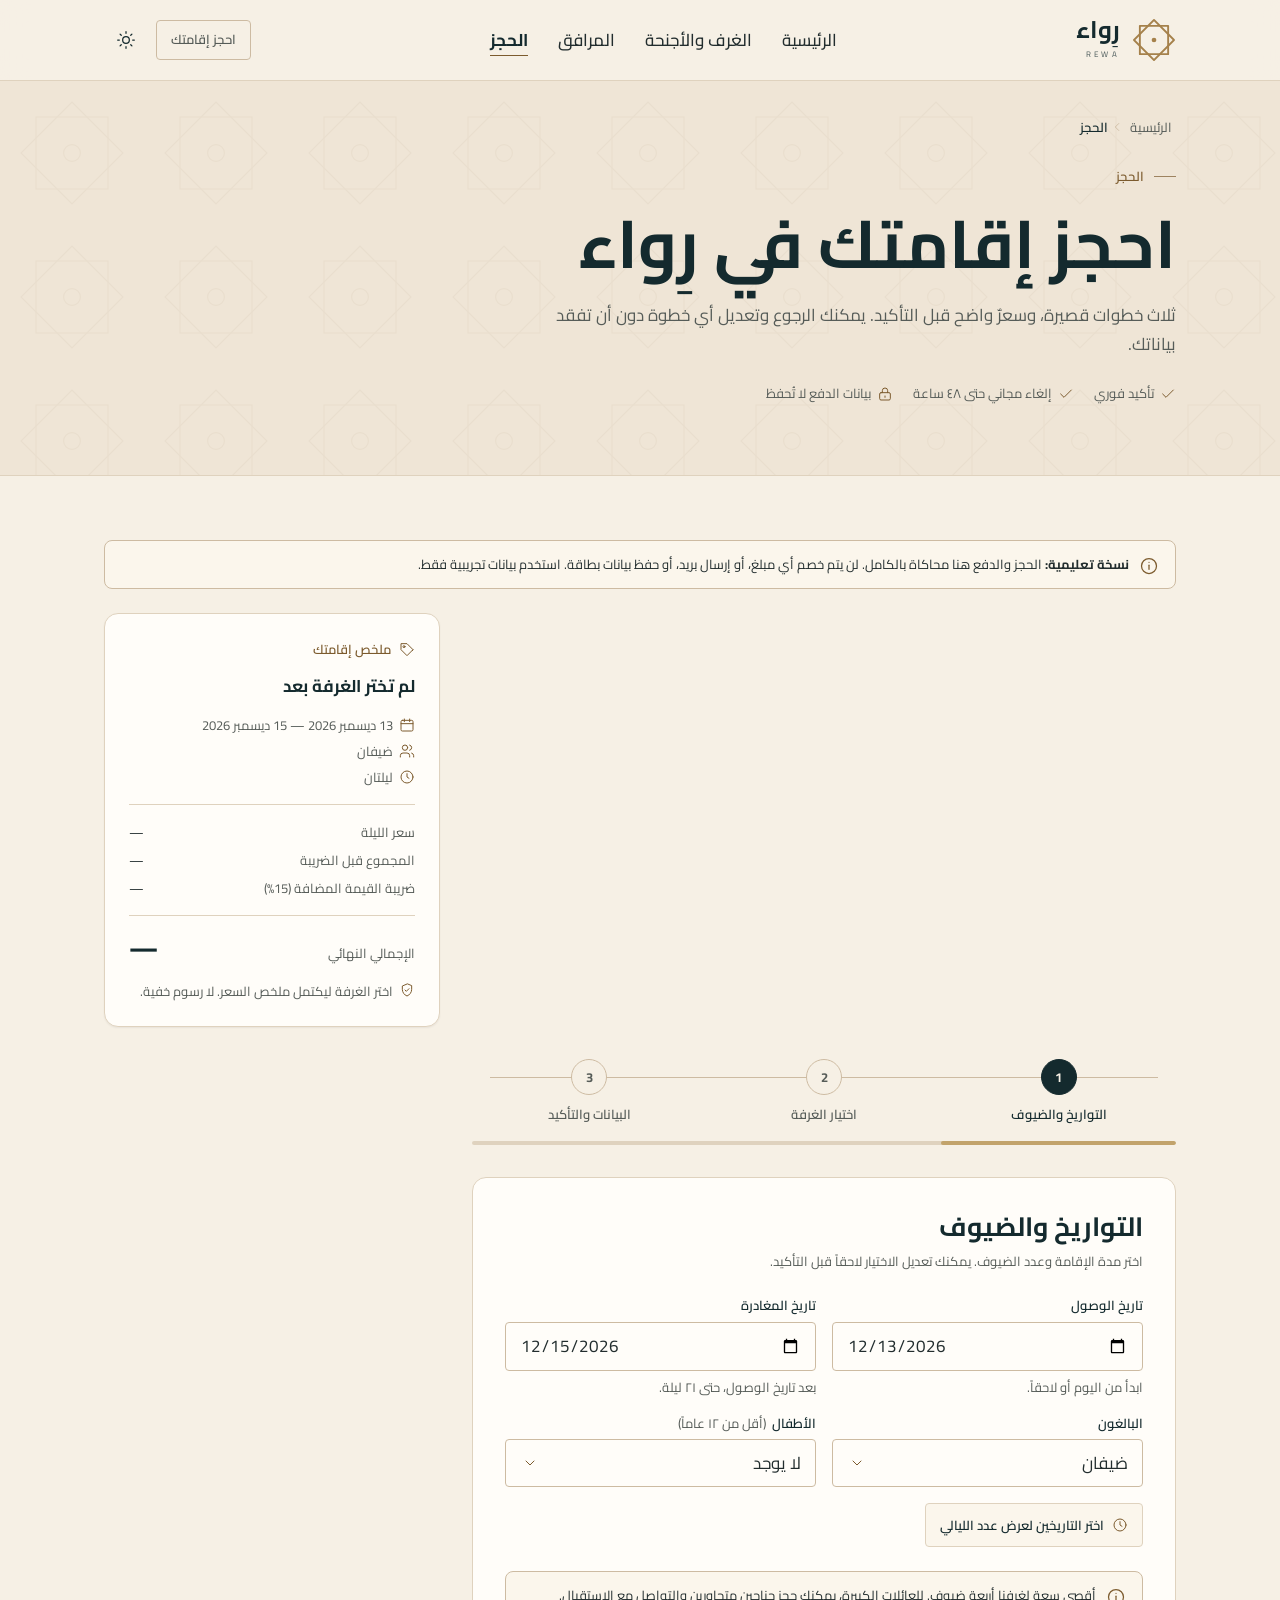
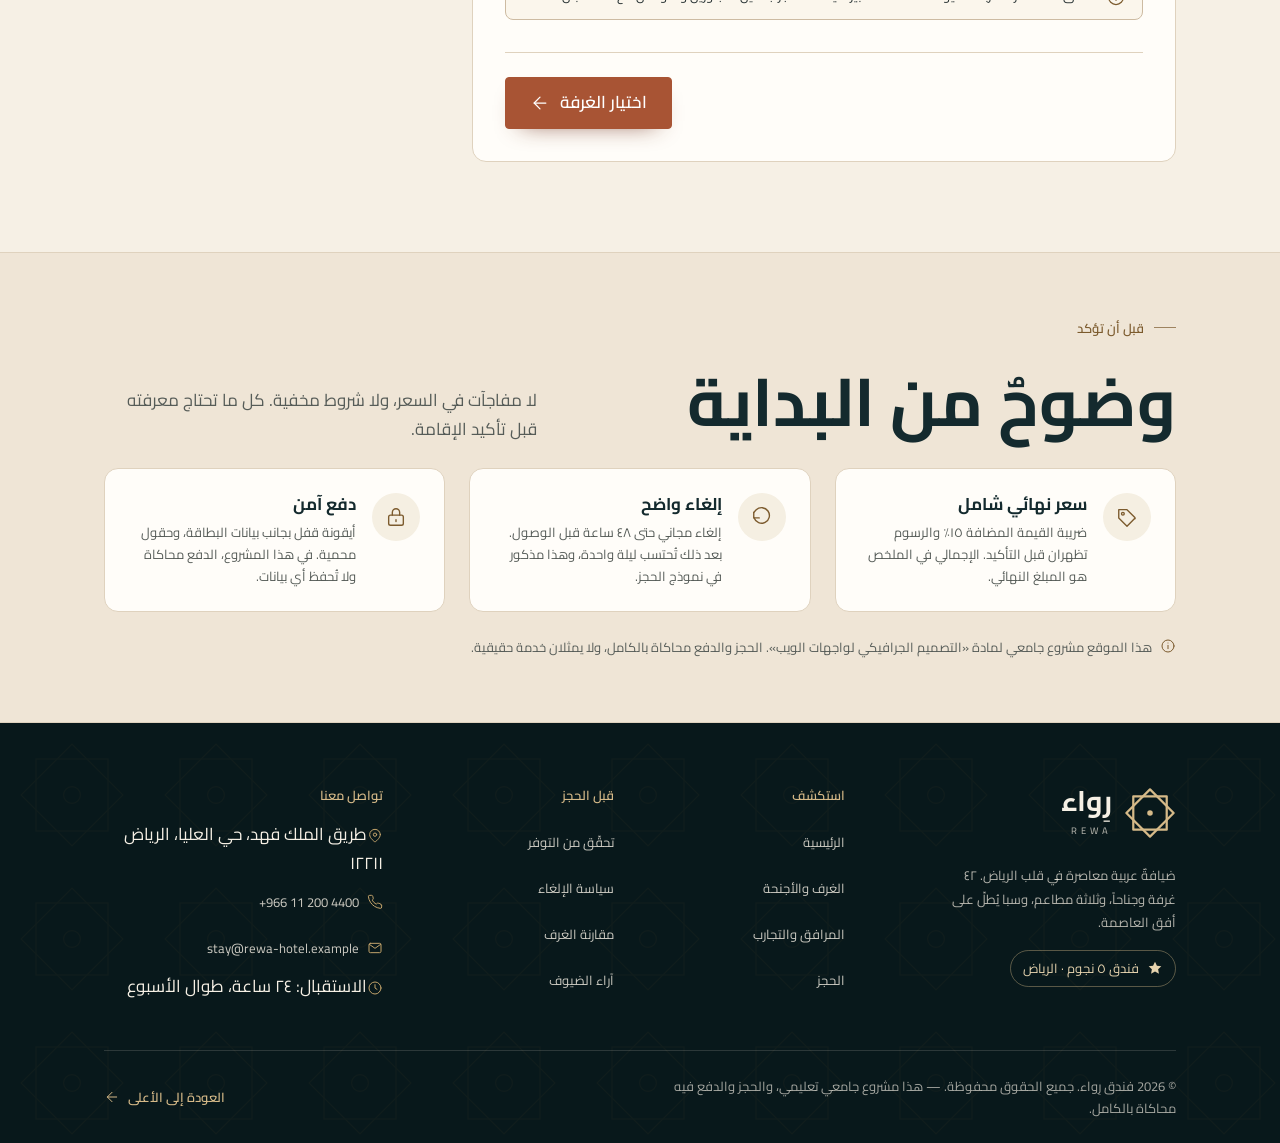
==== booking.html @ c8198302 "اضافة جميع ملفات المشروع" ====
<!doctype html>
<html lang="ar" dir="rtl">
<head>
  <meta charset="utf-8">
  <meta name="viewport" content="width=device-width, initial-scale=1">
  <title>احجز إقامتك | فندق رِواء</title>
  <meta name="description" content="احجز إقامتك في فندق رِواء عبر ثلاث خطوات: التواريخ والضيوف، اختيار الغرفة، ثم البيانات والتأكيد. ملخص سعر واضح شامل للضرائب.">
  <meta name="theme-color" content="#142A2E">
  <link rel="icon" type="image/svg+xml" href="data:image/svg+xml,%3Csvg xmlns='http://www.w3.org/2000/svg' viewBox='0 0 64 64'%3E%3Crect width='64' height='64' rx='12' fill='%23142A2E'/%3E%3Cg fill='none' stroke='%23C2A36B' stroke-width='2.8' stroke-linejoin='round'%3E%3Crect x='11.4' y='11.4' width='41.2' height='41.2'/%3E%3Crect x='11.4' y='11.4' width='41.2' height='41.2' transform='rotate(45 32 32)'/%3E%3C/g%3E%3Ccircle cx='32' cy='32' r='3.4' fill='%23C2A36B'/%3E%3C/svg%3E">
  <link rel="preconnect" href="https://fonts.googleapis.com">
  <link rel="preconnect" href="https://fonts.gstatic.com" crossorigin>
  <link href="https://fonts.googleapis.com/css2?family=Cairo:wght@300;400;500;600;700&display=swap" rel="stylesheet">
  <link rel="stylesheet" href="style.css">
  <script>try{var t=localStorage.getItem('rewa-theme');if(t==='dark'||(!t&&window.matchMedia('(prefers-color-scheme: dark)').matches)){document.documentElement.dataset.theme='dark';}}catch(e){}</script>
  <script src="script.js" defer></script>
</head>
<body>
  <a class="skip-link" href="#main">تخطّى إلى المحتوى</a>

  <svg class="svg-sprite" aria-hidden="true" focusable="false">
    <defs>
      <symbol id="i-logo" viewBox="0 0 56 56">
        <g fill="none" stroke="currentColor" stroke-width="2.4" stroke-linejoin="round">
          <rect x="10" y="10" width="36" height="36"/>
          <rect x="10" y="10" width="36" height="36" transform="rotate(45 28 28)"/>
        </g>
        <circle cx="28" cy="28" r="3" fill="currentColor" stroke="none"/>
      </symbol>
      <symbol id="i-arrow" viewBox="0 0 24 24"><path d="M19 12H5"/><path d="m12 19-7-7 7-7"/></symbol>
      <symbol id="i-back" viewBox="0 0 24 24"><path d="M5 12h14"/><path d="m12 5 7 7-7 7"/></symbol>
      <symbol id="i-chevron" viewBox="0 0 24 24"><path d="m6 9 6 6 6-6"/></symbol>
      <symbol id="i-calendar" viewBox="0 0 24 24"><rect x="3" y="5" width="18" height="16" rx="2"/><path d="M16 3v4M8 3v4M3 10h18"/></symbol>
      <symbol id="i-users" viewBox="0 0 24 24"><path d="M16 21v-2a4 4 0 0 0-4-4H6a4 4 0 0 0-4 4v2"/><circle cx="9" cy="7" r="4"/><path d="M22 21v-2a4 4 0 0 0-3-3.87M16 3.13a4 4 0 0 1 0 7.75"/></symbol>
      <symbol id="i-check" viewBox="0 0 24 24"><path d="M20 6 9 17l-5-5"/></symbol>
      <symbol id="i-check-circle" viewBox="0 0 24 24"><circle cx="12" cy="12" r="9"/><path d="m8.5 12 2.5 2.5 4.5-5"/></symbol>
      <symbol id="i-alert" viewBox="0 0 24 24"><circle cx="12" cy="12" r="9"/><path d="M12 8v5"/><path d="M12 16.5h.01"/></symbol>
      <symbol id="i-info" viewBox="0 0 24 24"><circle cx="12" cy="12" r="9"/><path d="M12 11v5"/><path d="M12 7.5h.01"/></symbol>
      <symbol id="i-x" viewBox="0 0 24 24"><path d="M18 6 6 18M6 6l12 12"/></symbol>
      <symbol id="i-menu" viewBox="0 0 24 24"><path d="M4 7h16M4 12h16M4 17h16"/></symbol>
      <symbol id="i-sun" viewBox="0 0 24 24"><circle cx="12" cy="12" r="4"/><path d="M12 2v2M12 20v2M4.9 4.9l1.4 1.4M17.7 17.7l1.4 1.4M2 12h2M20 12h2M4.9 19.1l1.4-1.4M17.7 6.3l1.4-1.4"/></symbol>
      <symbol id="i-moon" viewBox="0 0 24 24"><path d="M21 12.8A8.5 8.5 0 1 1 11.2 3a7 7 0 0 0 9.8 9.8Z"/></symbol>
      <symbol id="i-star" viewBox="0 0 24 24"><path fill="currentColor" stroke="none" d="m12 2.5 2.9 6 6.6.9-4.8 4.6 1.2 6.5L12 17.4 6.1 20.5l1.2-6.5L2.5 9.4l6.6-.9Z"/></symbol>
      <symbol id="i-phone" viewBox="0 0 24 24"><path d="M22 16.9v2.6a2 2 0 0 1-2.2 2 19.8 19.8 0 0 1-8.6-3.1 19.5 19.5 0 0 1-6-6A19.8 19.8 0 0 1 2.1 4.2 2 2 0 0 1 4.1 2h2.6a2 2 0 0 1 2 1.7c.1.9.3 1.7.6 2.5a2 2 0 0 1-.5 2.1L7.8 9.3a16 16 0 0 0 6 6l1-1a2 2 0 0 1 2.1-.5c.8.3 1.6.5 2.5.6a2 2 0 0 1 1.7 2Z"/></symbol>
      <symbol id="i-mail" viewBox="0 0 24 24"><rect x="3" y="5" width="18" height="14" rx="2"/><path d="m3.5 6.5 8.5 6 8.5-6"/></symbol>
      <symbol id="i-pin" viewBox="0 0 24 24"><path d="M20 10c0 5.5-8 11-8 11S4 15.5 4 10a8 8 0 0 1 16 0Z"/><circle cx="12" cy="10" r="2.5"/></symbol>
      <symbol id="i-clock" viewBox="0 0 24 24"><circle cx="12" cy="12" r="9"/><path d="M12 7v5l3 2"/></symbol>
      <symbol id="i-bed" viewBox="0 0 24 24"><path d="M2 20V9M2 13h20v7M22 20v-7a3 3 0 0 0-3-3H9v3"/><circle cx="6" cy="9" r="2"/></symbol>
      <symbol id="i-arrow-up" viewBox="0 0 24 24"><path d="M12 19V5M5 12l7-7 7 7"/></symbol>
      <symbol id="i-area" viewBox="0 0 24 24"><path d="M8 3H3v5M16 3h5v5M8 21H3v-5M16 21h5v-5"/></symbol>
      <symbol id="i-view" viewBox="0 0 24 24"><path d="M2 12s3.5-7 10-7 10 7 10 7-3.5 7-10 7S2 12 2 12Z"/><circle cx="12" cy="12" r="3"/></symbol>
      <symbol id="i-shield" viewBox="0 0 24 24"><path d="M12 3 5 6v5c0 4.5 3 8.5 7 10 4-1.5 7-5.5 7-10V6Z"/><path d="m9 12 2 2 4-4"/></symbol>
      <symbol id="i-tag" viewBox="0 0 24 24"><path d="M20.6 13.4 12 22l-9-9V4h9l8.6 8.6a1 1 0 0 1 0 1.4Z"/><circle cx="7.5" cy="8.5" r="1.5"/></symbol>
      <symbol id="i-undo" viewBox="0 0 24 24"><path d="M3 7v6h6"/><path d="M3.5 13a8.5 8.5 0 1 0 2.2-8.8L3 7"/></symbol>
      <symbol id="i-credit-card" viewBox="0 0 24 24"><rect x="2" y="5" width="20" height="14" rx="2"/><path d="M2 10h20M6 15h4"/></symbol>
      <symbol id="i-key" viewBox="0 0 24 24"><circle cx="7.5" cy="15.5" r="4.5"/><path d="m10.8 12.2 9.2-9.2M17 6l3 3M14 9l2 2"/></symbol>
      <symbol id="i-lock" viewBox="0 0 24 24"><rect x="4" y="10" width="16" height="11" rx="2"/><path d="M8 10V7a4 4 0 0 1 8 0v3"/><path d="M12 15v2"/></symbol>
      <symbol id="i-printer" viewBox="0 0 24 24"><path d="M6 9V3h12v6M6 18H4a2 2 0 0 1-2-2v-4a2 2 0 0 1 2-2h16a2 2 0 0 1 2 2v4a2 2 0 0 1-2 2h-2"/><rect x="6" y="14" width="12" height="7"/></symbol>
      <symbol id="i-sparkle" viewBox="0 0 24 24"><path d="M12 2.5 14 9l6.5 2-6.5 2L12 19.5 10 13l-6.5-2L10 9Z"/></symbol>
    </defs>
  </svg>

  <header class="site-header" id="site-header">
    <div class="container header__inner">
      <a class="brand" href="index.html" aria-label="رِواء REWA — الصفحة الرئيسية">
        <svg class="brand__symbol" viewBox="0 0 56 56" aria-hidden="true">
          <use href="#i-logo"/>
        </svg>
        <span class="brand__text">
          <span class="brand__ar">رِواء</span>
          <span class="brand__en">REWA</span>
        </span>
      </a>

      <nav class="nav" id="primary-nav" aria-label="التنقل الرئيسي">
        <ul class="nav__list">
          <li><a class="nav__link" href="index.html">الرئيسية</a></li>
          <li><a class="nav__link" href="rooms.html">الغرف والأجنحة</a></li>
          <li><a class="nav__link" href="experience.html">المرافق</a></li>
          <li><a class="nav__link" href="booking.html" aria-current="page">الحجز</a></li>
        </ul>
        <div class="nav__extra">
          <a class="btn btn--primary" href="booking.html">احجز إقامتك</a>
          <div class="nav__contact">
            <a href="tel:+966112004400"><svg class="icon" aria-hidden="true"><use href="#i-phone"/></svg><span>‎+966 11 200 4400</span></a>
            <a href="mailto:stay@rewa-hotel.example"><svg class="icon" aria-hidden="true"><use href="#i-mail"/></svg><span>stay@rewa-hotel.example</span></a>
          </div>
        </div>
      </nav>

      <div class="header__actions">
        <a class="btn btn--outline btn--sm header__book" href="booking.html">احجز إقامتك</a>
        <button class="icon-btn theme-toggle" type="button" id="theme-toggle" aria-pressed="false" aria-label="تفعيل الوضع الداكن">
          <svg class="icon icon-sun" aria-hidden="true"><use href="#i-sun"/></svg>
          <svg class="icon icon-moon" aria-hidden="true"><use href="#i-moon"/></svg>
        </button>
        <button class="icon-btn menu-toggle" type="button" id="menu-toggle" aria-expanded="false" aria-controls="primary-nav" aria-label="فتح القائمة">
          <svg class="icon menu-toggle__open" aria-hidden="true"><use href="#i-menu"/></svg>
          <svg class="icon menu-toggle__close" aria-hidden="true" style="display:none"><use href="#i-x"/></svg>
        </button>
      </div>
    </div>
  </header>
  <div class="scrim" data-nav-scrim aria-hidden="true"></div>

  <main id="main" tabindex="-1">
    <div class="page-head">
      <div class="container">
        <nav class="breadcrumb" aria-label="مسار التنقل">
          <ol>
            <li><a href="index.html">الرئيسية</a></li>
            <li class="breadcrumb__sep" aria-hidden="true"><svg class="icon" aria-hidden="true"><use href="#i-chevron"/></svg></li>
            <li><span aria-current="page">الحجز</span></li>
          </ol>
        </nav>
        <p class="eyebrow" style="margin-top:16px">الحجز</p>
        <h1>احجز إقامتك في رِواء</h1>
        <p class="lead">ثلاث خطوات قصيرة، وسعرٌ واضح قبل التأكيد. يمكنك الرجوع وتعديل أي خطوة دون أن تفقد بياناتك.</p>
        <ul class="page-head__meta">
          <li><svg class="icon icon--sm" aria-hidden="true"><use href="#i-check"/></svg>تأكيد فوري</li>
          <li><svg class="icon icon--sm" aria-hidden="true"><use href="#i-check"/></svg>إلغاء مجاني حتى ٤٨ ساعة</li>
          <li><svg class="icon icon--sm" aria-hidden="true"><use href="#i-lock"/></svg>بيانات الدفع لا تُحفظ</li>
        </ul>
      </div>
    </div>

    <section class="booking-section" aria-label="نموذج الحجز">
      <div class="container">
        <div class="alert alert--info" role="note" style="margin-bottom:24px">
          <svg class="icon" aria-hidden="true"><use href="#i-info"/></svg>
          <p><strong>نسخة تعليمية:</strong> الحجز والدفع هنا محاكاة بالكامل. لن يتم خصم أي مبلغ، أو إرسال بريد، أو حفظ بيانات بطاقة. استخدم بيانات تجريبية فقط.</p>
        </div>

        <div class="booking-grid">
          <aside class="summary" id="summary" aria-labelledby="summary-title">
            <div class="media summary__media" id="summary-media">
              <img src="images/room-1.webp" width="900" height="900" alt="" id="summary-img" loading="lazy" decoding="async">
            </div>
            <div class="summary__body">
              <p class="summary__eyebrow">
                <svg class="icon icon--sm" aria-hidden="true"><use href="#i-tag"/></svg>
                ملخص إقامتك
              </p>
              <h2 class="summary__title" id="summary-title">لم تختر الغرفة بعد</h2>
              <div class="summary__meta">
                <span><svg class="icon icon--sm" aria-hidden="true"><use href="#i-calendar"/></svg><span id="summary-dates">اختر التواريخ</span></span>
                <span><svg class="icon icon--sm" aria-hidden="true"><use href="#i-users"/></svg><span id="summary-guests">ضيفان</span></span>
                <span><svg class="icon icon--sm" aria-hidden="true"><use href="#i-clock"/></svg><span id="summary-nights">٠ ليلة</span></span>
              </div>
              <div class="summary__rows" id="summary-rows">
                <div class="summary__row"><span>سعر الليلة</span><span id="summary-rate">—</span></div>
                <div class="summary__row"><span>المجموع قبل الضريبة</span><span id="summary-subtotal">—</span></div>
                <div class="summary__row"><span>ضريبة القيمة المضافة (15%)</span><span id="summary-vat">—</span></div>
              </div>
              <div class="summary__total">
                <div>
                  <span class="summary__total-label">الإجمالي النهائي</span>
                  <span class="summary__badge" id="summary-badge" hidden>
                    <svg class="icon" aria-hidden="true"><use href="#i-check"/></svg>
                    شامل الضرائب والرسوم
                  </span>
                </div>
                <span class="summary__total-value" id="summary-total">—</span>
              </div>
              <p class="summary__hint" id="summary-hint">
                <svg class="icon icon--sm" aria-hidden="true"><use href="#i-shield"/></svg>
                اختر الغرفة ليكتمل ملخص السعر. لا رسوم خفية.
              </p>
              <p class="summary__success alert alert--success" style="margin:0">
                <svg class="icon" aria-hidden="true"><use href="#i-check-circle"/></svg>
                تم تأكيد الحجز التجريبي.
              </p>
            </div>
          </aside>

          <div class="wizard">
            <ol class="stepper" aria-label="خطوات الحجز">
              <li class="stepper__item is-active" data-step-item="1" aria-current="step">
                <span class="stepper__num" aria-hidden="true">1</span>
                <span class="stepper__label"><span class="visually-hidden">الخطوة ١: </span>التواريخ والضيوف</span>
              </li>
              <li class="stepper__item" data-step-item="2">
                <span class="stepper__num" aria-hidden="true">2</span>
                <span class="stepper__label"><span class="visually-hidden">الخطوة ٢: </span>اختيار الغرفة</span>
              </li>
              <li class="stepper__item" data-step-item="3">
                <span class="stepper__num" aria-hidden="true">3</span>
                <span class="stepper__label"><span class="visually-hidden">الخطوة ٣: </span>البيانات والتأكيد</span>
              </li>
            </ol>
            <div class="progress-track">
              <div class="progress__bar" id="progress-bar" role="progressbar" aria-label="تقدّم خطوات الحجز" aria-valuemin="1" aria-valuemax="3" aria-valuenow="1" aria-valuetext="الخطوة 1 من 3"></div>
            </div>

            <div class="wizard__panel">
              <form id="booking-form" novalidate>
                <div class="alert alert--error" id="form-alert" role="alert" hidden>
                  <svg class="icon" aria-hidden="true"><use href="#i-alert"/></svg>
                  <p id="form-alert-text">يرجى تصحيح الحقول المحددة قبل المتابعة.</p>
                </div>
                <p class="visually-hidden" id="form-live" role="status" aria-live="polite"></p>

                <!-- Step 1 -->
                <div class="step-panel" id="step-1" data-step="1" aria-labelledby="step-1-title">
                  <h2 id="step-1-title" tabindex="-1">التواريخ والضيوف</h2>
                  <p class="step-panel__hint">اختر مدة الإقامة وعدد الضيوف. يمكنك تعديل الاختيار لاحقاً قبل التأكيد.</p>

                  <div class="form-grid" style="margin-top:24px">
                    <div class="field" id="field-checkin">
                      <label for="checkin">تاريخ الوصول</label>
                      <input class="input" type="date" id="checkin" name="checkIn" required aria-describedby="checkin-hint checkin-error">
                      <p class="field__hint" id="checkin-hint">ابدأ من اليوم أو لاحقاً.</p>
                      <p class="field__error" id="checkin-error" hidden>
                        <svg class="icon icon--sm" aria-hidden="true"><use href="#i-alert"/></svg>
                        <span></span>
                      </p>
                    </div>
                    <div class="field" id="field-checkout">
                      <label for="checkout">تاريخ المغادرة</label>
                      <input class="input" type="date" id="checkout" name="checkOut" required aria-describedby="checkout-hint checkout-error">
                      <p class="field__hint" id="checkout-hint">بعد تاريخ الوصول، حتى ٢١ ليلة.</p>
                      <p class="field__error" id="checkout-error" hidden>
                        <svg class="icon icon--sm" aria-hidden="true"><use href="#i-alert"/></svg>
                        <span></span>
                      </p>
                    </div>
                    <div class="field">
                      <label for="adults">البالغون</label>
                      <select class="select" id="adults" name="adults" aria-describedby="guests-error">
                        <option value="1">ضيف واحد</option>
                        <option value="2" selected>ضيفان</option>
                        <option value="3">٣ ضيوف</option>
                        <option value="4">٤ ضيوف</option>
                      </select>
                    </div>
                    <div class="field">
                      <label for="children">الأطفال <span class="optional">(أقل من ١٢ عاماً)</span></label>
                      <select class="select" id="children" name="children">
                        <option value="0" selected>لا يوجد</option>
                        <option value="1">طفل واحد</option>
                        <option value="2">طفلان</option>
                      </select>
                    </div>
                    <p class="field__error field--full" id="guests-error" hidden>
                      <svg class="icon icon--sm" aria-hidden="true"><use href="#i-alert"/></svg>
                      <span></span>
                    </p>
                  </div>

                  <p class="nights-readout" id="nights-readout">
                    <svg class="icon icon--sm" aria-hidden="true"><use href="#i-clock"/></svg>
                    <span>اختر التاريخين لعرض عدد الليالي</span>
                  </p>

                  <div class="alert alert--info" style="margin-top:24px">
                    <svg class="icon" aria-hidden="true"><use href="#i-info"/></svg>
                    <p>أقصى سعة لغرفنا أربعة ضيوف. للعائلات الكبيرة، يمكنك حجز جناحين متجاورين والتواصل مع الاستقبال.</p>
                  </div>

                  <div class="wizard__nav" data-single="true">
                    <button class="btn btn--primary" type="button" data-next="2">
                      اختيار الغرفة
                      <svg class="icon" aria-hidden="true"><use href="#i-arrow"/></svg>
                    </button>
                  </div>
                </div>

                <!-- Step 2 -->
                <div class="step-panel" id="step-2" data-step="2" aria-labelledby="step-2-title" hidden>
                  <h2 id="step-2-title" tabindex="-1">اختيار الغرفة</h2>
                  <p class="step-panel__hint" id="step-2-summary">اختر الغرفة التي تناسب عدد ضيوفك وميزانيتك. الأسعار المعروضة هي إجمالي الإقامة شامل الضريبة.</p>

                  <fieldset>
                    <legend>الغرف المتاحة</legend>
                    <div class="room-choice" id="room-choice">
                      <label class="radio-card" data-room-option="deluxe">
                        <input class="radio-card__input" type="radio" name="room" value="deluxe" data-capacity="2">
                        <span class="radio-card__media">
                          <img src="images/room-1.webp" width="900" height="900" alt="غرفة ديلوكس بسرير كينغ وجدار خشبي منحوت" loading="lazy" decoding="async">
                        </span>
                        <span class="radio-card__body">
                          <span class="radio-card__title">غرفة ديلوكس</span>
                          <span class="radio-card__meta"><span>٤٦ م²</span> <span>ضيفان</span> <span>سرير كينغ</span></span>
                          <span class="radio-card__flag" data-room-flag hidden>
                            <svg class="icon" aria-hidden="true"><use href="#i-alert"/></svg>
                            لا تتسع لعدد الضيوف المحدد
                          </span>
                        </span>
                        <span class="radio-card__price">
                          <strong>850 ر.س</strong>
                          <span>لليلة</span>
                          <span data-room-total>—</span>
                        </span>
                      </label>

                      <label class="radio-card" data-room-option="executive">
                        <input class="radio-card__input" type="radio" name="room" value="executive" data-capacity="3">
                        <span class="radio-card__media">
                          <img src="images/room-2.webp" width="900" height="381" alt="جناح تنفيذي بصالة جلوس ونافذة بانورامية على الرياض" loading="lazy" decoding="async">
                        </span>
                        <span class="radio-card__body">
                          <span class="radio-card__title">جناح تنفيذي</span>
                          <span class="radio-card__meta"><span>٧٢ م²</span> <span>٣ ضيوف</span> <span>كينغ + أريكة</span></span>
                          <span class="radio-card__flag" data-room-flag hidden>
                            <svg class="icon" aria-hidden="true"><use href="#i-alert"/></svg>
                            لا يتسع لعدد الضيوف المحدد
                          </span>
                        </span>
                        <span class="radio-card__price">
                          <strong>1,450 ر.س</strong>
                          <span>لليلة</span>
                          <span data-room-total>—</span>
                        </span>
                      </label>

                      <label class="radio-card" data-room-option="royal">
                        <input class="radio-card__input" type="radio" name="room" value="royal" data-capacity="4">
                        <span class="radio-card__media">
                          <img src="images/room-3.webp" width="900" height="560" alt="جناح رِواء الملكي بصالة واسعة وغرفتَي نوم" loading="lazy" decoding="async">
                        </span>
                        <span class="radio-card__body">
                          <span class="radio-card__title">جناح رِواء الملكي</span>
                          <span class="radio-card__meta"><span>١١٠ م²</span> <span>٤ ضيوف</span> <span>غرفتا نوم</span></span>
                          <span class="radio-card__flag" data-room-flag hidden>
                            <svg class="icon" aria-hidden="true"><use href="#i-alert"/></svg>
                            لا يتسع لعدد الضيوف المحدد
                          </span>
                        </span>
                        <span class="radio-card__price">
                          <strong>2,600 ر.س</strong>
                          <span>لليلة</span>
                          <span data-room-total>—</span>
                        </span>
                      </label>
                    </div>
                    <p class="field__error" id="room-error" hidden>
                      <svg class="icon icon--sm" aria-hidden="true"><use href="#i-alert"/></svg>
                      <span>اختر غرفة للمتابعة.</span>
                    </p>
                  </fieldset>

                  <div class="wizard__nav">
                    <button class="btn btn--ghost" type="button" data-back="1">
                      <svg class="icon" aria-hidden="true"><use href="#i-back"/></svg>
                      السابق
                    </button>
                    <button class="btn btn--primary" type="button" data-next="3">
                      البيانات والتأكيد
                      <svg class="icon" aria-hidden="true"><use href="#i-arrow"/></svg>
                    </button>
                  </div>
                </div>

                <!-- Step 3 -->
                <div class="step-panel" id="step-3" data-step="3" aria-labelledby="step-3-title" hidden>
                  <h2 id="step-3-title" tabindex="-1">البيانات والتأكيد</h2>
                  <p class="step-panel__hint">نحتاج فقط ما يلزم لتأكيد إقامتك. الحقول المعلّمة مطلوبة.</p>

                  <fieldset>
                    <legend>بيانات الضيف</legend>
                    <div class="form-grid">
                      <div class="field field--full" id="field-name">
                        <label for="guest-name">الاسم الكامل</label>
                        <input class="input" type="text" id="guest-name" name="name" autocomplete="name" required placeholder="مثال: نورة العبدالله" aria-describedby="name-error">
                        <p class="field__error" id="name-error" hidden>
                          <svg class="icon icon--sm" aria-hidden="true"><use href="#i-alert"/></svg>
                          <span>أدخل اسماً من ٣ أحرف على الأقل.</span>
                        </p>
                      </div>
                      <div class="field" id="field-email">
                        <label for="guest-email">البريد الإلكتروني</label>
                        <input class="input input--ltr" type="email" id="guest-email" name="email" autocomplete="email" inputmode="email" required placeholder="name@example.com" aria-describedby="email-error">
                        <p class="field__error" id="email-error" hidden>
                          <svg class="icon icon--sm" aria-hidden="true"><use href="#i-alert"/></svg>
                          <span>أدخل بريداً إلكترونياً صحيحاً، مثل name@example.com.</span>
                        </p>
                      </div>
                      <div class="field" id="field-phone">
                        <label for="guest-phone">رقم الجوال</label>
                        <input class="input input--ltr" type="tel" id="guest-phone" name="phone" autocomplete="tel" inputmode="tel" required placeholder="05X XXX XXXX" aria-describedby="phone-hint phone-error">
                        <p class="field__hint" id="phone-hint">رقم سعودي يبدأ بـ 05 أو ‎+9665.</p>
                        <p class="field__error" id="phone-error" hidden>
                          <svg class="icon icon--sm" aria-hidden="true"><use href="#i-alert"/></svg>
                          <span>أدخل رقم جوال سعودياً صحيحاً (مثال: 0512345678).</span>
                        </p>
                      </div>
                      <div class="field">
                        <label for="arrival-time">وقت الوصول المتوقع <span class="optional">(اختياري)</span></label>
                        <select class="select" id="arrival-time" name="arrivalTime">
                          <option value="">لم أحدد بعد</option>
                          <option value="14-16">2:00 – 4:00 مساءً</option>
                          <option value="16-18">4:00 – 6:00 مساءً</option>
                          <option value="18-22">6:00 – 10:00 مساءً</option>
                          <option value="22+">بعد 10:00 مساءً</option>
                        </select>
                      </div>
                      <div class="field field--full">
                        <label for="requests">طلبات خاصة <span class="optional">(اختياري)</span></label>
                        <textarea class="textarea" id="requests" name="requests" rows="3" maxlength="300" placeholder="مثال: طابق مرتفع، وسادة إضافية، أو وصول مبكر." aria-describedby="requests-hint"></textarea>
                        <p class="field__hint" id="requests-hint">نحاول تلبية الطلبات حسب التوفر، دون التزام.</p>
                      </div>
                    </div>
                  </fieldset>

                  <fieldset class="step-panel__section">
                    <legend>طريقة الدفع</legend>
                    <div class="payment-options">
                      <label class="payment-option">
                        <input type="radio" name="payment" value="card" checked>
                        <span class="payment-option__body">
                          <span class="payment-option__title"><svg class="icon icon--sm" aria-hidden="true"><use href="#i-credit-card"/></svg>بطاقة ائتمانية (محاكاة)</span>
                          <span class="payment-option__meta">استخدم 4242 4242 4242 4242 للتجربة. لا تُحفظ أي بيانات.</span>
                        </span>
                      </label>
                      <label class="payment-option">
                        <input type="radio" name="payment" value="onsite">
                        <span class="payment-option__body">
                          <span class="payment-option__title"><svg class="icon icon--sm" aria-hidden="true"><use href="#i-key"/></svg>الدفع عند الوصول</span>
                          <span class="payment-option__meta">نحتفظ بالحجز حتى 6:00 مساءً في يوم الوصول.</span>
                        </span>
                      </label>
                    </div>

                    <div class="form-grid" id="card-fields" style="margin-top:16px">
                      <div class="field field--full" id="field-card-number">
                        <label for="card-number">رقم البطاقة</label>
                        <input class="input input--ltr" type="text" id="card-number" name="cardNumber" inputmode="numeric" autocomplete="cc-number" maxlength="19" placeholder="4242 4242 4242 4242" aria-describedby="card-number-error">
                        <p class="field__error" id="card-number-error" hidden>
                          <svg class="icon icon--sm" aria-hidden="true"><use href="#i-alert"/></svg>
                          <span>أدخل ١٦ رقماً صحيحاً للبطاقة التجريبية.</span>
                        </p>
                      </div>
                      <div class="field field--full" id="field-card-name">
                        <label for="card-name">الاسم على البطاقة</label>
                        <input class="input" type="text" id="card-name" name="cardName" autocomplete="cc-name" placeholder="REWA GUEST" aria-describedby="card-name-error">
                        <p class="field__error" id="card-name-error" hidden>
                          <svg class="icon icon--sm" aria-hidden="true"><use href="#i-alert"/></svg>
                          <span>أدخل الاسم كما يظهر على البطاقة.</span>
                        </p>
                      </div>
                      <div class="field" id="field-expiry">
                        <label for="card-expiry">تاريخ الانتهاء</label>
                        <input class="input input--ltr" type="text" id="card-expiry" name="expiry" inputmode="numeric" autocomplete="cc-exp" maxlength="5" placeholder="MM/YY" aria-describedby="expiry-error">
                        <p class="field__error" id="expiry-error" hidden>
                          <svg class="icon icon--sm" aria-hidden="true"><use href="#i-alert"/></svg>
                          <span>أدخل تاريخاً صحيحاً بصيغة MM/YY.</span>
                        </p>
                      </div>
                      <div class="field" id="field-cvv">
                        <label for="card-cvv">رمز التحقق CVV</label>
                        <input class="input input--ltr" type="text" id="card-cvv" name="cvv" inputmode="numeric" autocomplete="cc-csc" maxlength="4" placeholder="123" aria-describedby="cvv-error">
                        <p class="field__error" id="cvv-error" hidden>
                          <svg class="icon icon--sm" aria-hidden="true"><use href="#i-alert"/></svg>
                          <span>أدخل ٣ أو ٤ أرقام.</span>
                        </p>
                      </div>
                      <p class="secure-note field--full">
                        <svg class="icon icon--sm" aria-hidden="true"><use href="#i-lock"/></svg>
                        محاكاة دفع آمنة: لا يتم إرسال هذه البيانات إلى أي جهة، ولا تُخزَّن بعد إغلاق الصفحة.
                      </p>
                    </div>
                  </fieldset>

                  <div class="step-panel__section">
                    <label class="check" for="terms">
                      <input type="checkbox" id="terms" name="terms" required aria-describedby="terms-error">
                      <span>أوافق على سياسة الحجز والإلغاء، وأؤكد أن بيانات الحجز تجريبية لأغراض المشروع الجامعي.</span>
                    </label>
                    <div class="policy-box">
                      <details>
                        <summary>
                          <svg class="icon icon--sm" aria-hidden="true"><use href="#i-info"/></svg>
                          اقرأ سياسة الإلغاء
                        </summary>
                        <p>إلغاء مجاني حتى ٤٨ ساعة قبل تاريخ الوصول. بعد ذلك تُحتسب قيمة ليلة واحدة. في حال عدم الحضور، تُحتسب ليلة واحدة. جميع الأسعار بالريال السعودي وتشمل ضريبة القيمة المضافة ١٥٪.</p>
                      </details>
                    </div>
                    <p class="field__error" id="terms-error" hidden style="margin-top:8px">
                      <svg class="icon icon--sm" aria-hidden="true"><use href="#i-alert"/></svg>
                      <span>يجب الموافقة على السياسة قبل تأكيد الحجز.</span>
                    </p>
                  </div>

                  <div class="wizard__nav">
                    <button class="btn btn--ghost" type="button" data-back="2">
                      <svg class="icon" aria-hidden="true"><use href="#i-back"/></svg>
                      السابق
                    </button>
                    <button class="btn btn--primary" type="submit" id="confirm-btn">
                      <span class="spinner" id="confirm-spinner" hidden aria-hidden="true"></span>
                      <span id="confirm-label">تأكيد الحجز</span>
                      <svg class="icon" id="confirm-icon" aria-hidden="true"><use href="#i-check"/></svg>
                    </button>
                  </div>
                </div>
              </form>

              <div class="booking-success" id="booking-success" role="status" tabindex="-1" hidden>
                <div class="success-mark" aria-hidden="true">
                  <svg class="icon" aria-hidden="true"><use href="#i-check-circle"/></svg>
                </div>
                <h2 id="success-heading">تم تأكيد حجزك التجريبي</h2>
                <p>شكراً لك. هذا تأكيد تعليمي لم يُجرِ أي خصم فعلي. في النسخة الحقيقية، ستصل تفاصيل الحجز إلى بريدك الإلكتروني.</p>
                <p class="success-ref">
                  <svg class="icon icon--sm" aria-hidden="true"><use href="#i-tag"/></svg>
                  رقم الحجز: <span id="success-ref">RWA-000000</span>
                </p>
                <dl class="success-recap">
                  <div><dt>الغرفة</dt><dd id="success-room">—</dd></div>
                  <div><dt>التواريخ</dt><dd id="success-dates">—</dd></div>
                  <div><dt>الضيوف</dt><dd id="success-guests">—</dd></div>
                  <div><dt>الإجمالي النهائي</dt><dd id="success-total">—</dd></div>
                </dl>
                <div class="booking-success__actions">
                  <a class="btn btn--primary" href="index.html">العودة إلى الرئيسية
                    <svg class="icon" aria-hidden="true"><use href="#i-arrow"/></svg>
                  </a>
                  <button class="btn btn--outline" type="button" id="print-confirmation">
                    <svg class="icon" aria-hidden="true"><use href="#i-printer"/></svg>
                    طباعة الملخص
                  </button>
                  <button class="btn btn--ghost" type="button" id="new-booking">بدء حجز جديد</button>
                </div>
                <p class="booking-success__note">لا يوجد مبلغ مدفوع. يمكنك إغلاق الصفحة الآن.</p>
              </div>
            </div>
          </div>
        </div>
      </div>
    </section>

    <section class="trust" id="trust" aria-labelledby="trust-title">
      <div class="container">
        <div class="section-head" style="margin-bottom:24px">
          <p class="eyebrow">قبل أن تؤكد</p>
          <h2 class="section-head__title" id="trust-title">وضوحٌ من البداية</h2>
          <div class="section-head__aside">
            <p class="lead">لا مفاجآت في السعر، ولا شروط مخفية. كل ما تحتاج معرفته قبل تأكيد الإقامة.</p>
          </div>
        </div>
        <div class="trust__grid">
          <div class="trust__card">
            <span class="trust__icon" aria-hidden="true"><svg class="icon" aria-hidden="true"><use href="#i-tag"/></svg></span>
            <div>
              <h3>سعر نهائي شامل</h3>
              <p>ضريبة القيمة المضافة ١٥٪ والرسوم تظهران قبل التأكيد. الإجمالي في الملخص هو المبلغ النهائي.</p>
            </div>
          </div>
          <div class="trust__card">
            <span class="trust__icon" aria-hidden="true"><svg class="icon" aria-hidden="true"><use href="#i-undo"/></svg></span>
            <div>
              <h3>إلغاء واضح</h3>
              <p>إلغاء مجاني حتى ٤٨ ساعة قبل الوصول. بعد ذلك تُحتسب ليلة واحدة، وهذا مذكور في نموذج الحجز.</p>
            </div>
          </div>
          <div class="trust__card">
            <span class="trust__icon" aria-hidden="true"><svg class="icon" aria-hidden="true"><use href="#i-lock"/></svg></span>
            <div>
              <h3>دفع آمن</h3>
              <p>أيقونة قفل بجانب بيانات البطاقة، وحقول محمية. في هذا المشروع، الدفع محاكاة ولا تُحفظ أي بيانات.</p>
            </div>
          </div>
        </div>
        <p class="trust__note">
          <svg class="icon icon--sm" aria-hidden="true"><use href="#i-info"/></svg>
          هذا الموقع مشروع جامعي لمادة «التصميم الجرافيكي لواجهات الويب». الحجز والدفع محاكاة بالكامل، ولا يمثلان خدمة حقيقية.
        </p>
      </div>
    </section>
  </main>

  <footer class="site-footer" id="contact">
    <div class="container">
      <div class="footer__grid">
        <div class="footer__brand">
          <a class="brand brand--on-dark" href="index.html" aria-label="رِواء REWA — الصفحة الرئيسية">
            <svg class="brand__symbol" viewBox="0 0 56 56" aria-hidden="true">
              <use href="#i-logo"/>
            </svg>
            <span class="brand__text">
              <span class="brand__ar">رِواء</span>
              <span class="brand__en">REWA</span>
            </span>
          </a>
          <p>ضيافةٌ عربية معاصرة في قلب الرياض. ٤٢ غرفة وجناحاً، وثلاثة مطاعم، وسبا يُطلّ على أفق العاصمة.</p>
          <span class="footer__badge">
            <svg class="icon icon--sm" aria-hidden="true"><use href="#i-star"/></svg>
            فندق ٥ نجوم · الرياض
          </span>
        </div>

        <nav aria-labelledby="footer-explore">
          <h2 class="footer__title" id="footer-explore">استكشف</h2>
          <ul class="footer__list">
            <li><a href="index.html">الرئيسية</a></li>
            <li><a href="rooms.html">الغرف والأجنحة</a></li>
            <li><a href="experience.html">المرافق والتجارب</a></li>
            <li><a href="booking.html">الحجز</a></li>
          </ul>
        </nav>

        <nav aria-labelledby="footer-booking">
          <h2 class="footer__title" id="footer-booking">قبل الحجز</h2>
          <ul class="footer__list">
            <li><a href="booking.html">تحقّق من التوفر</a></li>
            <li><a href="booking.html#trust">سياسة الإلغاء</a></li>
            <li><a href="rooms.html#rooms-grid">مقارنة الغرف</a></li>
            <li><a href="index.html#testimonials">آراء الضيوف</a></li>
          </ul>
        </nav>

        <div>
          <h2 class="footer__title">تواصل معنا</h2>
          <address class="footer__contact" style="font-style:normal">
            <span><svg class="icon icon--sm" aria-hidden="true"><use href="#i-pin"/></svg>طريق الملك فهد، حي العليا، الرياض ١٢٢١١</span>
            <a href="tel:+966112004400"><svg class="icon icon--sm" aria-hidden="true"><use href="#i-phone"/></svg>‎+966 11 200 4400</a>
            <a href="mailto:stay@rewa-hotel.example"><svg class="icon icon--sm" aria-hidden="true"><use href="#i-mail"/></svg>stay@rewa-hotel.example</a>
            <span><svg class="icon icon--sm" aria-hidden="true"><use href="#i-clock"/></svg>الاستقبال: ٢٤ ساعة، طوال الأسبوع</span>
          </address>
        </div>
      </div>

      <div class="footer__bottom">
        <p>© <span data-year>2026</span> فندق رِواء. جميع الحقوق محفوظة. — هذا مشروع جامعي تعليمي، والحجز والدفع فيه محاكاة بالكامل.</p>
        <a class="footer__top" href="#main">العودة إلى الأعلى
          <svg class="icon icon--sm" aria-hidden="true"><use href="#i-arrow-up"/></svg>
        </a>
      </div>
    </div>
  </footer>
</body>
</html>
---- style.css ----
﻿/* =====================================================================
   رِواء | REWA — Visual identity & UI system
   Arabic RTL luxury hotel · Cairo only · 12-column grid · 8px spacing
   ===================================================================== */

/* ---------- 1. Identity tokens ---------- */
:root {
  /* Core palette — deep pine, muted gold, warm beige, one CTA terracotta */
  --pine-950: #08181B;
  --pine-900: #0E2327;
  --pine-800: #142A2E;
  --pine-700: #1C383D;
  --sand-50:  #FCF8F1;
  --sand-100: #F6F0E5;
  --sand-200: #EFE5D6;
  --sand-300: #E6D9C5;
  --sand-400: #D8C8B2;
  --gold-200: #E6D3AE;
  --gold-300: #D5B988;
  --gold-400: #C2A36B;
  --gold-600: #A5814B;
  --gold-700: #7C5B2E;
  --clay-600: #A85434;
  --clay-700: #8C4329;
  --clay-800: #71341F;
  --ok-600: #2F6B4F;
  --warn-600: #8A5A00;
  --err-600: #9B2C22;

  /* Semantic surfaces */
  --bg: var(--sand-100);
  --bg-soft: var(--sand-200);
  --surface: #FFFDF9;
  --surface-2: #FBF6EC;
  --cream: #F6F0E5;
  --text: #222D2E;
  --heading: #142A2E;
  --muted: #565C58;
  --line: #DFD2BE;
  --line-strong: #CDBBA2;
  --gold: var(--gold-700);
  --gold-bright: var(--gold-400);
  --cta: var(--clay-600);
  --cta-hover: var(--clay-700);
  --cta-active: var(--clay-800);
  --focus: #7C5B2E;
  --img-bg: #D9CBB6;
  --ok: var(--ok-600);
  --warn: var(--warn-600);
  --err: var(--err-600);

  /* Type — exactly four sizes, Cairo only */
  --font: "Cairo", "Segoe UI", Tahoma, sans-serif;
  --fs-sm: 0.8125rem;               /* 13px helper / label */
  --fs-body: 1.0625rem;             /* 17px body */
  --fs-md: clamp(1.25rem, 1.05rem + 0.75vw, 1.75rem);   /* 20–28px subtitle */
  --fs-xl: clamp(2.125rem, 1.3rem + 3.6vw, 4.25rem);    /* 34–68px display */
  --lh: 1.7;

  /* Spacing — multiples of 8 */
  --s1: 8px;  --s2: 16px; --s3: 24px; --s4: 32px;
  --s5: 40px; --s6: 48px; --s7: 56px; --s8: 64px;
  --s10: 80px; --s12: 96px; --s15: 120px;

  /* Shape & depth — one radius system, one shadow system */
  --r-sm: 4px;
  --r: 8px;
  --r-lg: 14px;
  --r-pill: 999px;
  --shadow-1: 0 1px 2px rgba(8, 24, 27, 0.06);
  --shadow-2: 0 20px 44px -28px rgba(8, 24, 27, 0.55);
  --shadow-3: 0 28px 60px -32px rgba(8, 24, 27, 0.6);

  /* Motion */
  --dur: 220ms;
  --dur-slow: 280ms;
  --ease: cubic-bezier(0.2, 0.7, 0.3, 1);

  /* Layout */
  --max: 1200px;
  --gutter: 24px;
  --header-h: 80px;

  /* Unified photographic grade + pattern motif (8-point khatam star) */
  --grade: linear-gradient(155deg, rgba(194, 163, 107, 0.1) 0%, rgba(20, 42, 46, 0.04) 42%, rgba(20, 42, 46, 0.3) 100%);
  --pattern: url("data:image/svg+xml,%3Csvg xmlns='http://www.w3.org/2000/svg' width='120' height='120' viewBox='0 0 120 120'%3E%3Cg fill='none' stroke='%237C5B2E' stroke-width='1'%3E%3Crect x='30' y='30' width='60' height='60'/%3E%3Crect x='30' y='30' width='60' height='60' transform='rotate(45 60 60)'/%3E%3Ccircle cx='60' cy='60' r='7'/%3E%3C/g%3E%3C/svg%3E");
}

[data-theme="dark"] {
  --bg: #0C1D21;
  --bg-soft: #0F2529;
  --surface: #122B30;
  --surface-2: #173237;
  --text: #EDE5D6;
  --heading: #F6F0E5;
  --muted: #B9B4A6;
  --line: #2A4448;
  --line-strong: #3B585C;
  --gold: var(--gold-300);
  --gold-bright: var(--gold-300);
  --focus: #D5B988;
  --img-bg: #142A2E;
  --ok: #7FC3A0;
  --warn: #E0B25C;
  --err: #F0A196;
  --shadow-1: 0 1px 2px rgba(0, 0, 0, 0.3);
  --shadow-2: 0 24px 48px -30px rgba(0, 0, 0, 0.8);
  --shadow-3: 0 30px 64px -32px rgba(0, 0, 0, 0.85);
  --grade: linear-gradient(155deg, rgba(194, 163, 107, 0.08), rgba(4, 14, 16, 0.25));
}

/* ---------- 2. Base ---------- */
*, *::before, *::after { box-sizing: border-box; }
[hidden] { display: none !important; }

html {
  scroll-behavior: smooth;
  scroll-padding-top: calc(var(--header-h) + 16px);
  -webkit-text-size-adjust: 100%;
}

body {
  margin: 0;
  background: var(--bg);
  color: var(--text);
  font-family: var(--font);
  font-size: var(--fs-body);
  line-height: var(--lh);
  font-weight: 400;
  text-align: right;
  text-rendering: optimizeLegibility;
  -webkit-font-smoothing: antialiased;
  transition: background-color var(--dur) var(--ease), color var(--dur) var(--ease);
}

body.no-scroll { overflow: hidden; }

h1, h2, h3, h4 {
  margin: 0;
  color: var(--heading);
  font-weight: 700;
  line-height: 1.28;
  text-wrap: balance;
}
h1 { font-size: var(--fs-xl); line-height: 1.22; }
h2 { font-size: var(--fs-xl); }
h3 { font-size: var(--fs-md); line-height: 1.4; }
p { margin: 0; }
ul, ol { margin: 0; padding: 0; list-style: none; }
img { max-width: 100%; }
a { color: inherit; }
button, input, select, textarea { font: inherit; color: inherit; }
button { cursor: pointer; }
strong { font-weight: 700; }
fieldset { margin: 0; padding: 0; border: 0; }
legend { padding: 0; }

::selection { background: var(--gold-300); color: var(--pine-900); }

:where(a, button, input, select, textarea, summary, [tabindex]):focus-visible {
  outline: 2px solid var(--focus);
  outline-offset: 3px;
  border-radius: var(--r-sm);
}

.container {
  width: 100%;
  max-width: 1200px;
  margin-inline: auto;
  padding-inline: clamp(20px, 5vw, 64px);
}

.visually-hidden {
  position: absolute !important;
  width: 1px; height: 1px;
  padding: 0; margin: -1px;
  overflow: hidden;
  clip: rect(0 0 0 0);
  white-space: nowrap;
  border: 0;
}

.skip-link {
  position: fixed;
  inset-block-start: 12px;
  inset-inline-start: 16px;
  z-index: 300;
  transform: translateY(-160%);
  background: var(--pine-900);
  color: var(--cream);
  padding: 12px 20px;
  border-radius: var(--r);
  text-decoration: none;
  font-weight: 600;
  min-height: 44px;
  display: inline-flex;
  align-items: center;
}
.skip-link:focus { transform: translateY(0); outline-color: var(--gold-300); }

.grid {
  display: grid;
  grid-template-columns: repeat(12, minmax(0, 1fr));
  gap: var(--s3);
}

.icon {
  width: 20px;
  height: 20px;
  flex: none;
  fill: none;
  stroke: currentColor;
  stroke-width: 1.5;
  stroke-linecap: round;
  stroke-linejoin: round;
  vertical-align: -4px;
}
.icon--sm { width: 16px; height: 16px; }
.icon--lg { width: 26px; height: 26px; }
.icon--gold { color: var(--gold); }

.svg-sprite { position: absolute; width: 0; height: 0; overflow: hidden; }

/* ---------- 3. Typography helpers ---------- */
.eyebrow {
  display: inline-flex;
  align-items: center;
  gap: 10px;
  margin: 0;
  color: var(--gold);
  font-size: var(--fs-sm);
  font-weight: 600;
  letter-spacing: 0;
}
.eyebrow::before {
  content: "";
  width: 22px;
  height: 1px;
  background: currentColor;
  opacity: 0.7;
}
.eyebrow--center { justify-content: center; }
.eyebrow--center::after {
  content: "";
  width: 22px;
  height: 1px;
  background: currentColor;
  opacity: 0.7;
}

.lead {
  color: var(--muted);
  font-size: var(--fs-body);
  line-height: var(--lh);
  max-width: 62ch;
}

.muted { color: var(--muted); }
.small { font-size: var(--fs-sm); line-height: 1.7; }
.gold { color: var(--gold); }

.link-arrow {
  display: inline-flex;
  align-items: center;
  gap: 8px;
  min-height: 44px;
  color: var(--heading);
  font-weight: 600;
  font-size: var(--fs-body);
  text-decoration: none;
  border-bottom: 1px solid transparent;
  transition: color var(--dur) var(--ease), border-color var(--dur) var(--ease);
}
.link-arrow .icon { transition: transform var(--dur) var(--ease); }
.link-arrow:hover { color: var(--gold); border-color: var(--gold); }
.link-arrow:hover .icon { transform: translateX(-4px); }

.ornament {
  display: flex;
  align-items: center;
  justify-content: center;
  gap: 16px;
  color: var(--gold);
  margin: 0 auto;
}
.ornament::before,
.ornament::after {
  content: "";
  width: min(120px, 18vw);
  height: 1px;
  background: linear-gradient(to left, transparent, currentColor);
  opacity: 0.55;
}
.ornament::before { background: linear-gradient(to right, transparent, currentColor); }
.ornament svg { width: 20px; height: 20px; fill: currentColor; opacity: 0.9; }

/* ---------- 4. Buttons (one CTA color only) ---------- */
.btn {
  display: inline-flex;
  align-items: center;
  justify-content: center;
  gap: 10px;
  min-height: 48px;
  padding: 12px 24px;
  border: 1px solid transparent;
  border-radius: var(--r-sm);
  font-family: var(--font);
  font-size: var(--fs-body);
  font-weight: 600;
  line-height: 1.5;
  text-align: center;
  text-decoration: none;
  transition: background-color var(--dur) var(--ease), color var(--dur) var(--ease),
              border-color var(--dur) var(--ease), transform var(--dur) var(--ease),
              box-shadow var(--dur) var(--ease);
}
.btn .icon { transition: transform var(--dur) var(--ease); }
.btn:hover .icon { transform: translateX(-4px); }
.btn:active { transform: translateY(1px); }

.btn--primary {
  background: var(--cta);
  border-color: var(--cta);
  color: #FFFFFF;
  box-shadow: 0 10px 24px -16px rgba(113, 52, 31, 0.9);
}
.btn--primary:hover { background: var(--cta-hover); border-color: var(--cta-hover); }
.btn--primary:active { background: var(--cta-active); border-color: var(--cta-active); }
.btn--primary:disabled,
.btn--primary[aria-disabled="true"] {
  background: var(--cta);
  border-color: var(--cta);
  opacity: 0.55;
  cursor: not-allowed;
  transform: none;
  box-shadow: none;
}

.btn--outline {
  background: transparent;
  border-color: var(--gold-600);
  color: var(--heading);
}
.btn--outline:hover { background: var(--bg-soft); border-color: var(--gold); }
[data-theme="dark"] .btn--outline { border-color: var(--gold-400); color: var(--cream); }
[data-theme="dark"] .btn--outline:hover { background: var(--surface-2); }

.btn--ghost {
  background: transparent;
  border-color: transparent;
  color: var(--muted);
  padding-inline: 12px;
}
.btn--ghost:hover { color: var(--heading); background: var(--bg-soft); }

.btn--lg { min-height: 56px; padding: 16px 32px; }
.btn--sm { min-height: 44px; padding: 8px 16px; font-size: var(--fs-sm); }
.btn--block { width: 100%; }
.btn.is-loading { pointer-events: none; opacity: 0.85; }

.spinner {
  width: 18px;
  height: 18px;
  border-radius: 50%;
  border: 2px solid rgba(255, 255, 255, 0.45);
  border-top-color: #FFFFFF;
  animation: spin 700ms linear infinite;
  flex: none;
}
@keyframes spin { to { transform: rotate(360deg); } }

.icon-btn {
  display: inline-flex;
  align-items: center;
  justify-content: center;
  width: 44px;
  height: 44px;
  padding: 0;
  background: transparent;
  border: 1px solid transparent;
  border-radius: var(--r-sm);
  color: var(--heading);
  transition: background-color var(--dur) var(--ease), color var(--dur) var(--ease);
}
.icon-btn:hover { background: var(--bg-soft); color: var(--gold); }

/* ---------- 5. Brand / logo ---------- */
.brand {
  --logo-h: 44px;
  display: inline-flex;
  align-items: center;
  gap: 12px;
  min-height: 44px;
  color: var(--heading);
  text-decoration: none;
  flex: none;
  border-radius: var(--r-sm);
}
.brand__symbol {
  display: block;
  width: var(--logo-h);
  height: var(--logo-h);
  flex: none;
  color: var(--gold-600);
}
.brand__text {
  display: flex;
  flex-direction: column;
  justify-content: center;
  height: var(--logo-h);
  gap: calc(var(--logo-h) * 0.136);
  min-width: 0;
}
.brand__ar {
  color: inherit;
  font-size: calc(var(--logo-h) * 0.545);
  font-weight: 700;
  line-height: 1;
  letter-spacing: 0;
}
.brand__en {
  color: inherit;
  font-size: calc(var(--logo-h) * 0.182);
  font-weight: 500;
  line-height: 1.75;
  letter-spacing: 0.42em;
  opacity: 0.7;
}

.brand--on-dark { color: var(--cream); }
.brand--on-dark .brand__symbol { color: var(--gold-300); }

.site-footer .brand { --logo-h: 52px; }

/* ---------- 6. Header & navigation ---------- */
.site-header {
  position: sticky;
  inset-block-start: 0;
  z-index: 50;
  background: color-mix(in srgb, var(--bg) 94%, transparent);
  border-bottom: 1px solid var(--line);
  backdrop-filter: blur(14px);
  -webkit-backdrop-filter: blur(14px);
  transition: box-shadow var(--dur) var(--ease), background-color var(--dur) var(--ease);
}
@supports not (background: color-mix(in srgb, red 50%, transparent)) {
  .site-header { background: var(--bg); }
}
.site-header.is-scrolled { box-shadow: 0 12px 30px -24px rgba(8, 24, 27, 0.65); }

.header__inner {
  display: flex;
  align-items: center;
  justify-content: space-between;
  gap: var(--s3);
  min-height: var(--header-h);
}

.nav { display: flex; align-items: center; }
.nav__list { display: flex; align-items: center; gap: 2px; }
.nav__link {
  position: relative;
  display: inline-flex;
  align-items: center;
  min-height: 44px;
  padding: 8px 14px;
  color: var(--text);
  font-size: var(--fs-body);
  font-weight: 500;
  text-decoration: none;
  border-radius: var(--r-sm);
  transition: color var(--dur) var(--ease), background-color var(--dur) var(--ease);
}
.nav__link::after {
  content: "";
  position: absolute;
  inset-inline: 14px;
  inset-block-end: 6px;
  height: 1px;
  background: var(--gold);
  transform: scaleX(0);
  transform-origin: right;
  transition: transform var(--dur) var(--ease);
}
.nav__link:hover { color: var(--heading); background: var(--bg-soft); }
.nav__link:hover::after,
.nav__link[aria-current="page"]::after { transform: scaleX(1); }
.nav__link[aria-current="page"] { color: var(--heading); font-weight: 700; }

.header__actions { display: flex; align-items: center; gap: 4px; }
.header__book {
  margin-inline-end: 4px;
  min-height: 40px;
  padding: 6px 14px;
  border-color: var(--line-strong);
  color: var(--muted);
  background: transparent;
  font-size: var(--fs-sm);
  font-weight: 600;
  box-shadow: none;
}
.header__book:hover {
  border-color: var(--gold-600);
  color: var(--heading);
  background: transparent;
}
[data-theme="dark"] .header__book { border-color: var(--line-strong); color: var(--muted); }
[data-theme="dark"] .header__book:hover { border-color: var(--gold-600); color: var(--heading); }

.nav__extra { display: none; }
.menu-toggle { display: none; }
.theme-toggle .icon-moon { display: none; }
[data-theme="dark"] .theme-toggle .icon-sun { display: none; }
[data-theme="dark"] .theme-toggle .icon-moon { display: block; }

/* theme-following icons in the toggle */
.theme-toggle svg { pointer-events: none; }

.scrim {
  position: fixed;
  inset: 0;
  z-index: 40;
  background: rgba(8, 24, 27, 0.5);
  opacity: 0;
  visibility: hidden;
  transition: opacity var(--dur) var(--ease), visibility var(--dur) var(--ease);
  backdrop-filter: blur(2px);
}
.scrim.is-active { opacity: 1; visibility: visible; }

/* ---------- 7. Hero ---------- */
.hero {
  position: relative;
  isolation: isolate;
  overflow: hidden;
  display: flex;
  align-items: flex-end;
  min-height: clamp(580px, 84vh, 780px);
  background: var(--pine-900);
  color: var(--cream);
}
.hero__media {
  position: absolute;
  inset: 0;
  z-index: -2;
  background: var(--pine-800);
}
.hero__media img {
  width: 100%;
  height: 100%;
  object-fit: cover;
  object-position: 70% 50%;
  display: block;
  color: transparent;
}
.hero::before {
  content: "";
  position: absolute;
  inset: 0;
  z-index: -1;
  background: linear-gradient(
    to left,
    rgba(8, 24, 27, 0.8) 0%,
    rgba(8, 24, 27, 0.76) 28%,
    rgba(8, 24, 27, 0.67) 50%,
    rgba(8, 24, 27, 0) 66%
  );
}
.hero__inner { width: 100%; padding-block: clamp(96px, 14vh, 144px) clamp(120px, 17vh, 168px); }
.hero__content { max-width: 560px; }
.hero__eyebrow { color: var(--gold-300); }
.hero__title {
  margin-top: var(--s2);
  color: var(--cream);
  font-size: var(--fs-xl);
  font-weight: 700;
  line-height: 1.22;
}
.hero__title span { display: block; }
.hero__lead {
  margin-top: var(--s3);
  max-width: 50ch;
  color: rgba(246, 240, 229, 0.88);
  font-size: var(--fs-body);
  line-height: 1.7;
}
.hero__actions {
  display: flex;
  align-items: center;
  flex-wrap: wrap;
  gap: var(--s2) var(--s3);
  margin-top: var(--s5);
}
.hero__link {
  color: var(--cream);
  border-bottom: 1px solid rgba(213, 185, 136, 0.55);
}
.hero__link:hover { color: var(--gold-300); border-color: var(--gold-300); }
.hero__facts {
  display: flex;
  flex-wrap: wrap;
  gap: 8px 20px;
  margin-top: var(--s6);
  color: rgba(246, 240, 229, 0.8);
  font-size: var(--fs-sm);
}
.hero__facts li { display: inline-flex; align-items: center; gap: 8px; }
.hero__facts li::before {
  content: "";
  width: 5px;
  height: 5px;
  border-radius: 50%;
  background: var(--gold-300);
  flex: none;
}

/* ---------- 8. Quick availability search ---------- */
.quick-search {
  position: relative;
  z-index: 5;
  margin-top: -60px;
  margin-bottom: clamp(24px, 4vw, 40px);
}
.quick-search__panel {
  background: var(--surface);
  border: 1px solid var(--line);
  border-radius: var(--r-lg);
  box-shadow: var(--shadow-2);
  padding: var(--s3);
}
.quick-search__head {
  display: flex;
  align-items: baseline;
  justify-content: space-between;
  gap: var(--s2);
  margin-bottom: var(--s2);
}
.quick-search__title {
  display: inline-flex;
  align-items: center;
  gap: 8px;
  font-size: var(--fs-body);
  font-weight: 700;
  color: var(--heading);
}
.quick-search__form {
  display: grid;
  grid-template-columns: 1fr 1fr 0.8fr auto;
  gap: var(--s2);
  align-items: end;
}
.quick-search__form > .field__error { grid-column: 1 / -1; }
.quick-search__note {
  display: flex;
  flex-wrap: wrap;
  gap: 8px 20px;
  margin-top: var(--s2);
  padding-top: var(--s2);
  border-top: 1px solid var(--line);
  color: var(--muted);
  font-size: var(--fs-sm);
}
.quick-search__note li { display: inline-flex; align-items: center; gap: 6px; }
.quick-search__note .icon { color: var(--gold); }

/* ---------- 9. Sections & section heading ---------- */
.section { padding-block: clamp(64px, 8vw, 112px); position: relative; }
.section--tight { padding-block: clamp(40px, 5vw, 64px); }
.section--soft { background: var(--bg-soft); }
.section--pattern { overflow: hidden; }
.section--pattern::before {
  content: "";
  position: absolute;
  inset: 0;
  background-image: var(--pattern);
  background-size: 136px 136px;
  opacity: 0.055;
  pointer-events: none;
}
[data-theme="dark"] .section--pattern::before { opacity: 0.08; }

.section-head {
  display: grid;
  grid-template-columns: repeat(12, minmax(0, 1fr));
  gap: var(--s2) var(--s3);
  align-items: end;
  margin-bottom: clamp(32px, 4.5vw, 56px);
}
.section-head > .eyebrow { grid-column: 1 / -1; }
.section-head__title { grid-column: 1 / span 7; margin-top: 4px; }
.section-head__aside {
  grid-column: 8 / -1;
  display: flex;
  flex-direction: column;
  align-items: flex-start;
  gap: var(--s2);
}
.section-head__aside .lead { max-width: 46ch; }

/* ---------- 10. Media & image treatment ---------- */
.media {
  position: relative;
  overflow: hidden;
  background: var(--img-bg);
  border-radius: var(--r-lg);
  isolation: isolate;
}
.media img {
  width: 100%;
  height: 100%;
  object-fit: cover;
  display: block;
  color: transparent;
  transition: transform var(--dur-slow) var(--ease);
}
.media::after {
  content: "";
  position: absolute;
  inset: 0;
  z-index: 1;
  background: var(--grade);
  pointer-events: none;
  transition: opacity var(--dur) var(--ease);
}
.media--4x3 { aspect-ratio: 4 / 3; }
.media--3x2 { aspect-ratio: 3 / 2; }
.media--1x1 { aspect-ratio: 1 / 1; }
.media--wide { aspect-ratio: 16 / 9; }
.media--portrait { aspect-ratio: 3 / 4; }
.media--tall { aspect-ratio: 4 / 5; }
.media--caption::after {
  background:
    linear-gradient(to top, rgba(8, 24, 27, 0.9) 0%, rgba(8, 24, 27, 0.42) 42%, rgba(8, 24, 27, 0.04) 76%),
    var(--grade);
}
.media--plain::after { background: var(--grade); }
.media figcaption {
  position: absolute;
  inset-block-end: 0;
  inset-inline: 0;
  z-index: 2;
  padding: var(--s3);
  color: var(--cream);
  font-size: var(--fs-sm);
}

.reveal { opacity: 1; }
.reveal--armed {
  opacity: 0;
  transform: translateY(14px);
  transition: opacity 260ms var(--ease), transform 260ms var(--ease);
}
.reveal--armed.is-visible { opacity: 1; transform: none; }
@media (prefers-reduced-motion: reduce) {
  .reveal--armed { opacity: 1; transform: none; transition: none; }
}

/* ---------- 11. Editorial split (welcome) ---------- */
.editorial {
  display: grid;
  grid-template-columns: repeat(12, minmax(0, 1fr));
  gap: clamp(32px, 5vw, 64px);
  align-items: center;
}
.editorial__text { grid-column: 1 / span 5; }
.editorial__text h2 { margin-top: var(--s2); }
.editorial__text p { margin-top: var(--s2); color: var(--muted); }
.editorial__media {
  grid-column: 7 / span 6;
  position: relative;
  margin: 0 0 40px;
}
.editorial__inset {
  position: absolute;
  inset-block-end: -40px;
  inset-inline-end: 0;
  width: 46%;
  border: 6px solid var(--bg);
  border-radius: var(--r-lg);
  box-shadow: var(--shadow-2);
  z-index: 2;
}
.editorial__caption {
  margin-top: var(--s2);
  color: var(--muted);
  font-size: var(--fs-sm);
  display: flex;
  align-items: center;
  gap: 8px;
}

.stats {
  display: grid;
  grid-template-columns: repeat(3, minmax(0, 1fr));
  gap: var(--s2);
  margin-top: var(--s4);
  padding-top: var(--s3);
  border-top: 1px solid var(--line);
}
.stat__num {
  display: block;
  color: var(--heading);
  font-size: var(--fs-md);
  font-weight: 700;
  line-height: 1.2;
}
.stat__label { display: block; margin-top: 4px; color: var(--muted); font-size: var(--fs-sm); }

.pullquote {
  margin: var(--s3) 0 0;
  padding-inline-start: var(--s3);
  border-inline-start: 2px solid var(--gold-400);
  color: var(--heading);
  font-size: var(--fs-body);
  font-weight: 500;
  line-height: 1.7;
}
.pullquote cite {
  display: block;
  margin-top: 8px;
  color: var(--muted);
  font-size: var(--fs-sm);
  font-style: normal;
}

/* ---------- 12. Room cards (index preview & rooms page) ---------- */
.badge {
  display: inline-flex;
  align-items: center;
  gap: 4px;
  padding: 4px 12px;
  background: rgba(8, 24, 27, 0.78);
  border: 1px solid rgba(213, 185, 136, 0.55);
  border-radius: var(--r-pill);
  color: var(--cream);
  font-size: var(--fs-sm);
  font-weight: 600;
  line-height: 1.5;
  backdrop-filter: blur(6px);
  -webkit-backdrop-filter: blur(6px);
}
.badge--soft {
  background: color-mix(in srgb, var(--gold-400) 14%, var(--surface));
  border-color: var(--line);
  color: var(--heading);
}
.badge--success {
  background: color-mix(in srgb, var(--ok) 12%, var(--surface));
  border-color: color-mix(in srgb, var(--ok) 40%, var(--line));
  color: var(--ok);
}
.rooms-preview {
  display: grid;
  grid-template-columns: repeat(3, minmax(0, 1fr));
  gap: var(--s3);
  align-items: start;
}
.room-teaser {
  display: flex;
  flex-direction: column;
  background: var(--surface);
  border: 1px solid var(--line);
  border-radius: var(--r-lg);
  overflow: hidden;
  transition: border-color var(--dur) var(--ease), box-shadow var(--dur) var(--ease), transform var(--dur) var(--ease);
}
.room-teaser:hover { border-color: var(--gold-600); box-shadow: var(--shadow-2); transform: translateY(-2px); }
.room-teaser:focus-within { border-color: var(--gold); box-shadow: var(--shadow-2); }
.room-teaser:hover .media img { transform: scale(1.03); }
.room-teaser .media { border-radius: 0; }
.room-teaser__body { padding: var(--s3); display: flex; flex-direction: column; gap: var(--s2); flex: 1; }
.room-teaser__head { display: flex; align-items: flex-start; justify-content: space-between; gap: var(--s2); }
.room-teaser__head h3 { font-size: var(--fs-md); }
.room-teaser__type { display: block; margin-bottom: 4px; color: var(--gold); font-size: var(--fs-sm); font-weight: 600; }
.room-teaser__price { color: var(--heading); font-weight: 700; white-space: nowrap; font-size: var(--fs-body); }
.room-teaser__price small { display: block; color: var(--muted); font-size: var(--fs-sm); font-weight: 400; }
.room-teaser__desc { color: var(--muted); font-size: var(--fs-sm); line-height: 1.7; }
.room-teaser__meta {
  display: flex;
  flex-wrap: wrap;
  gap: 8px 16px;
  margin-top: auto;
  padding-top: var(--s2);
  border-top: 1px solid var(--line);
  color: var(--muted);
  font-size: var(--fs-sm);
}
.room-teaser__meta li { display: inline-flex; align-items: center; gap: 6px; }
.room-teaser__meta .icon { color: var(--gold); }
.room-teaser__link { display: inline-flex; align-items: center; gap: 8px; min-height: 44px; color: var(--heading); font-weight: 600; text-decoration: none; }
.room-teaser__link:hover { color: var(--gold); }
.room-teaser__link .icon { transition: transform var(--dur) var(--ease); }
.room-teaser__link:hover .icon { transform: translateX(-4px); }

/* ---------- 13. Facilities collage ---------- */
.facilities {
  display: grid;
  grid-template-columns: repeat(12, minmax(0, 1fr));
  gap: var(--s2);
}
.facility {
  position: relative;
  display: flex;
  align-items: flex-end;
  overflow: hidden;
  border-radius: var(--r-lg);
  color: var(--cream);
  text-decoration: none;
  isolation: isolate;
  min-height: 260px;
  background: var(--pine-800);
}
.facility .media {
  position: absolute;
  inset: 0;
  z-index: -1;
  border-radius: 0;
  height: 100%;
}
.facility .media img { height: 100%; }
.facility .media::after {
  background:
    linear-gradient(to top, rgba(8, 24, 27, 0.92) 0%, rgba(8, 24, 27, 0.35) 52%, rgba(8, 24, 27, 0.08) 100%),
    var(--grade);
}
.facility--pool { grid-column: 1 / span 7; grid-row: span 2; min-height: 560px; }
.facility--restaurant { grid-column: 8 / span 5; }
.facility--spa { grid-column: 8 / span 5; }
.facility__body { position: relative; z-index: 2; padding: var(--s4); width: 100%; }
.facility__eyebrow { display: block; color: var(--gold-300); font-size: var(--fs-sm); font-weight: 600; letter-spacing: 0; }
.facility h3 { margin-top: 4px; color: var(--cream); font-size: var(--fs-md); }
.facility p { margin-top: 4px; color: rgba(246, 240, 229, 0.82); font-size: var(--fs-sm); max-width: 42ch; }
.facility__arrow {
  display: inline-flex;
  align-items: center;
  justify-content: center;
  width: 44px;
  height: 44px;
  margin-top: var(--s2);
  border: 1px solid rgba(246, 240, 229, 0.45);
  border-radius: 50%;
  color: var(--cream);
  transition: background-color var(--dur) var(--ease), border-color var(--dur) var(--ease), transform var(--dur) var(--ease);
}
.facility:hover .media img { transform: scale(1.035); }
.facility:hover .facility__arrow { background: var(--gold-400); border-color: var(--gold-400); color: var(--pine-900); transform: translateX(-4px); }

/* ---------- 14. View / editorial image section ---------- */
.view-grid {
  display: grid;
  grid-template-columns: repeat(12, minmax(0, 1fr));
  gap: clamp(32px, 5vw, 64px);
  align-items: center;
}
.view-grid__text { grid-column: 1 / span 6; }
.view-grid__text h2 { margin-top: var(--s2); }
.view-grid__text .lead { margin-top: var(--s2); }
.view-grid__media { grid-column: 8 / span 5; margin: 0; width: 100%; }
.view-grid__media .media { max-height: 660px; }
.view-list { display: grid; gap: 12px; margin-top: var(--s3); }
.view-list li { display: flex; align-items: flex-start; gap: 10px; color: var(--text); font-size: var(--fs-body); }
.view-list .icon { color: var(--gold); margin-top: 5px; }
.view-grid__caption { color: var(--muted); font-size: var(--fs-sm); margin-top: var(--s2); display: flex; align-items: center; gap: 8px; }

/* ---------- 15. Testimonials ---------- */
.rating-summary {
  display: flex;
  align-items: center;
  flex-wrap: wrap;
  gap: var(--s2) var(--s3);
  margin-bottom: var(--s4);
}
.rating-summary__score { color: var(--heading); font-size: var(--fs-md); font-weight: 700; line-height: 1; }
.rating-summary__stars { display: inline-flex; gap: 2px; color: var(--gold-400); }
.rating-summary__stars .icon { width: 18px; height: 18px; fill: currentColor; stroke: none; }
.rating-summary__text { color: var(--muted); font-size: var(--fs-sm); }

.testimonials {
  display: grid;
  grid-template-columns: repeat(3, minmax(0, 1fr));
  gap: var(--s3);
}
.testimonial {
  display: flex;
  flex-direction: column;
  gap: var(--s2);
  padding: var(--s4);
  background: var(--surface);
  border: 1px solid var(--line);
  border-radius: var(--r-lg);
}
.testimonial__quote { color: var(--gold-400); }
.testimonial__quote .icon { width: 28px; height: 28px; }
.testimonial__text { color: var(--text); font-size: var(--fs-body); line-height: 1.7; flex: 1; }
.testimonial__foot { display: flex; align-items: center; justify-content: space-between; gap: var(--s2); padding-top: var(--s2); border-top: 1px solid var(--line); }
.testimonial__name { color: var(--heading); font-weight: 700; font-size: var(--fs-body); }
.testimonial__meta { color: var(--muted); font-size: var(--fs-sm); }
.testimonial__stars { display: inline-flex; gap: 1px; color: var(--gold-400); flex: none; }
.testimonial__stars .icon { width: 14px; height: 14px; fill: currentColor; stroke: none; }

@media (min-width: 921px) {
  .testimonials .testimonial:nth-child(2) { transform: translateY(24px); }
}

/* ---------- 16. CTA band & quiet closing link ---------- */
.cta-band {
  position: relative;
  isolation: isolate;
  overflow: hidden;
  background: var(--pine-900);
  color: var(--cream);
  padding-block: clamp(56px, 7vw, 88px);
}
.cta-band::before {
  content: "";
  position: absolute;
  inset: 0;
  background-image: var(--pattern);
  background-size: 128px 128px;
  opacity: 0.1;
  pointer-events: none;
}
.cta-band::after {
  content: "";
  position: absolute;
  inset-inline: 0;
  inset-block-start: 0;
  height: 1px;
  background: linear-gradient(to left, transparent, rgba(213, 185, 136, 0.55), transparent);
}
.cta-band__inner {
  position: relative;
  z-index: 1;
  max-width: 680px;
  margin-inline: auto;
  display: flex;
  flex-direction: column;
  align-items: center;
  text-align: center;
  gap: var(--s3);
}
.cta-band h2 { color: var(--cream); }
.cta-band p { color: rgba(246, 240, 229, 0.82); max-width: 48ch; }
.cta-band__note { color: rgba(246, 240, 229, 0.68); font-size: var(--fs-sm); }

.quiet-close {
  display: flex;
  flex-direction: column;
  align-items: center;
  text-align: center;
  gap: var(--s2);
  padding-block: var(--s2);
}
.quiet-close h2 { color: var(--cream); }
.quiet-close p { color: rgba(246, 240, 229, 0.8); max-width: 46ch; }
.quiet-close__link {
  display: inline-flex;
  align-items: center;
  gap: 16px;
  min-height: 56px;
  margin-top: var(--s2);
  color: var(--gold-300);
  font-size: var(--fs-md);
  font-weight: 600;
  text-decoration: none;
  border-bottom: 1px solid rgba(213, 185, 136, 0.55);
  transition: color var(--dur) var(--ease), border-color var(--dur) var(--ease), gap var(--dur) var(--ease);
}
.quiet-close__link:hover { color: var(--cream); border-color: var(--cream); gap: 24px; }

/* ---------- 17. Footer ---------- */
.site-footer {
  position: relative;
  overflow: hidden;
  background: var(--pine-950);
  color: var(--cream);
  padding-top: var(--s8);
}
.site-footer::before {
  content: "";
  position: absolute;
  inset: 0;
  background-image: var(--pattern);
  background-size: 144px 144px;
  opacity: 0.07;
  pointer-events: none;
}
.site-footer > * { position: relative; z-index: 1; }
.footer__grid {
  display: grid;
  grid-template-columns: 1.5fr 1fr 1fr 1.4fr;
  gap: var(--s4);
  padding-bottom: var(--s6);
  border-bottom: 1px solid rgba(246, 240, 229, 0.15);
}
.footer__brand p {
  margin-top: var(--s2);
  max-width: 34ch;
  color: rgba(246, 240, 229, 0.72);
  font-size: var(--fs-sm);
  line-height: 1.8;
}
.footer__title {
  margin-bottom: var(--s2);
  color: var(--gold-300);
  font-size: var(--fs-sm);
  font-weight: 600;
  letter-spacing: 0;
}
.footer__list { display: grid; gap: 2px; }
.footer__list a,
.footer__contact a,
.footer__list span {
  display: inline-flex;
  align-items: center;
  gap: 8px;
  min-height: 44px;
  color: rgba(246, 240, 229, 0.82);
  font-size: var(--fs-sm);
  text-decoration: none;
  transition: color var(--dur) var(--ease);
}
.footer__list a:hover,
.footer__contact a:hover { color: var(--gold-300); }
.footer__list .icon,
.footer__contact .icon { color: var(--gold-400); }
.footer__contact { display: grid; gap: 2px; }
.footer__badge {
  display: inline-flex;
  align-items: center;
  gap: 8px;
  margin-top: var(--s2);
  padding: 6px 12px;
  border: 1px solid rgba(213, 185, 136, 0.4);
  border-radius: var(--r-pill);
  color: var(--gold-200);
  font-size: var(--fs-sm);
}
.footer__bottom {
  display: flex;
  align-items: center;
  justify-content: space-between;
  flex-wrap: wrap;
  gap: var(--s2);
  padding-block: var(--s3);
  color: rgba(246, 240, 229, 0.66);
  font-size: var(--fs-sm);
}
.footer__bottom p { max-width: 72ch; }
.footer__top {
  display: inline-flex;
  align-items: center;
  gap: 8px;
  min-height: 44px;
  color: var(--gold-300);
  text-decoration: none;
  font-size: var(--fs-sm);
  font-weight: 600;
}
.footer__top:hover { color: var(--cream); }
.footer__top .icon { transform: rotate(-90deg); }

/* ---------- 18. Interior page head & breadcrumbs ---------- */
.page-head {
  position: relative;
  overflow: hidden;
  padding-block: var(--s3) clamp(40px, 5.5vw, 72px);
  background: var(--bg-soft);
  border-bottom: 1px solid var(--line);
}
.page-head::before {
  content: "";
  position: absolute;
  inset: 0;
  background-image: var(--pattern);
  background-size: 144px 144px;
  opacity: 0.05;
  pointer-events: none;
}
[data-theme="dark"] .page-head::before { opacity: 0.075; }
.page-head > .container { position: relative; z-index: 1; }
.page-head h1 { margin-top: var(--s2); max-width: 20ch; }
.page-head .lead { margin-top: var(--s2); max-width: 64ch; }
.page-head__meta {
  display: flex;
  flex-wrap: wrap;
  gap: 8px 20px;
  margin-top: var(--s3);
  color: var(--muted);
  font-size: var(--fs-sm);
}
.page-head__meta li { display: inline-flex; align-items: center; gap: 6px; }
.page-head__meta .icon { color: var(--gold); }

.breadcrumb {
  display: flex;
  align-items: center;
  flex-wrap: wrap;
  gap: 2px;
  min-height: 44px;
  color: var(--muted);
  font-size: var(--fs-sm);
}
.breadcrumb ol { display: flex; align-items: center; flex-wrap: wrap; gap: 2px; }
.breadcrumb li { display: inline-flex; align-items: center; gap: 2px; }
.breadcrumb a {
  display: inline-flex;
  align-items: center;
  justify-content: center;
  min-height: 44px;
  min-width: 44px;
  padding-inline: 4px;
  color: var(--muted);
  text-decoration: none;
}
.breadcrumb a:hover { color: var(--gold); text-decoration: underline; text-underline-offset: 4px; }
.breadcrumb [aria-current="page"] { color: var(--heading); font-weight: 600; }
.breadcrumb__sep { color: var(--line-strong); }
.breadcrumb__sep .icon { width: 14px; height: 14px; transform: rotate(90deg); }

/* ---------- 19. Forms ---------- */
.field { display: flex; flex-direction: column; gap: 6px; min-width: 0; }
.field > label,
.label {
  display: inline-flex;
  align-items: center;
  gap: 6px;
  color: var(--heading);
  font-size: var(--fs-sm);
  font-weight: 600;
  line-height: 1.5;
}
.optional { color: var(--muted); font-weight: 400; }

.input,
.select,
.textarea {
  width: 100%;
  min-height: 48px;
  padding: 10px 14px;
  background: var(--surface);
  border: 1px solid var(--line-strong);
  border-radius: var(--r-sm);
  color: var(--text);
  font-family: var(--font);
  font-size: var(--fs-body);
  line-height: 1.5;
  transition: border-color var(--dur) var(--ease), box-shadow var(--dur) var(--ease), background-color var(--dur) var(--ease);
}
.textarea { min-height: 112px; resize: vertical; padding-block: 12px; }
.input::placeholder,
.textarea::placeholder { color: var(--muted); opacity: 0.75; }
.input:hover,
.select:hover,
.textarea:hover { border-color: var(--gold-600); }
.input:focus,
.select:focus,
.textarea:focus {
  border-color: var(--gold);
  box-shadow: 0 0 0 3px rgba(165, 129, 75, 0.18);
  outline: none;
}
[data-theme="dark"] .input:focus,
[data-theme="dark"] .select:focus,
[data-theme="dark"] .textarea:focus { box-shadow: 0 0 0 3px rgba(213, 185, 136, 0.22); }

.select {
  appearance: none;
  padding-inline-end: 44px;
  background-image: url("data:image/svg+xml,%3Csvg xmlns='http://www.w3.org/2000/svg' width='16' height='16' viewBox='0 0 24 24' fill='none' stroke='%237C5B2E' stroke-width='1.5' stroke-linecap='round' stroke-linejoin='round'%3E%3Cpath d='m6 9 6 6 6-6'/%3E%3C/svg%3E");
  background-repeat: no-repeat;
  background-position: left 16px center;
  cursor: pointer;
}
[data-theme="dark"] .select {
  background-image: url("data:image/svg+xml,%3Csvg xmlns='http://www.w3.org/2000/svg' width='16' height='16' viewBox='0 0 24 24' fill='none' stroke='%23D5B988' stroke-width='1.5' stroke-linecap='round' stroke-linejoin='round'%3E%3Cpath d='m6 9 6 6 6-6'/%3E%3C/svg%3E");
}
.input[type="date"] { font-variant-numeric: tabular-nums; }
.input--ltr { direction: ltr; text-align: left; }

.field__hint { color: var(--muted); font-size: var(--fs-sm); line-height: 1.6; }
.field__error {
  display: flex;
  align-items: flex-start;
  gap: 6px;
  color: var(--err);
  font-size: var(--fs-sm);
  font-weight: 500;
  line-height: 1.6;
}
.field.is-invalid .input,
.field.is-invalid .select,
.field.is-invalid .textarea { border-color: var(--err); background: color-mix(in srgb, var(--err) 5%, var(--surface)); }
.field.is-invalid .input:focus,
.field.is-invalid .select:focus,
.field.is-invalid .textarea:focus { box-shadow: 0 0 0 3px color-mix(in srgb, var(--err) 18%, transparent); }

.form-grid { display: grid; grid-template-columns: repeat(2, minmax(0, 1fr)); gap: var(--s2); }
.form-grid .field--full { grid-column: 1 / -1; }

.check {
  display: flex;
  align-items: flex-start;
  gap: 10px;
  min-height: 44px;
  padding-block: 4px;
  color: var(--text);
  font-size: var(--fs-sm);
  line-height: 1.7;
  cursor: pointer;
}
.check input {
  appearance: none;
  width: 20px;
  height: 20px;
  margin: 2px 0 0;
  flex: none;
  border: 1.5px solid var(--line-strong);
  border-radius: var(--r-sm);
  background: var(--surface);
  display: grid;
  place-items: center;
  cursor: pointer;
  transition: background-color var(--dur) var(--ease), border-color var(--dur) var(--ease);
}
.check input[type="radio"] { border-radius: 50%; }
.check input:checked { background: var(--pine-800); border-color: var(--pine-800); }
[data-theme="dark"] .check input:checked { background: var(--gold-400); border-color: var(--gold-400); }
.check input:checked::after {
  content: "";
  width: 10px;
  height: 6px;
  border-inline-start: 2px solid #FFFFFF;
  border-bottom: 2px solid #FFFFFF;
  transform: rotate(-45deg) translateY(-1px);
}
[data-theme="dark"] .check input:checked::after { border-color: var(--pine-900); }
.check input[type="radio"]:checked::after {
  width: 8px;
  height: 8px;
  border: 0;
  border-radius: 50%;
  background: #FFFFFF;
  transform: none;
}
[data-theme="dark"] .check input[type="radio"]:checked::after { background: var(--pine-900); }
.check input:focus-visible { outline: 2px solid var(--focus); outline-offset: 3px; }

/* ---------- 20. Filters & results ---------- */
.filters {
  background: var(--surface);
  border: 1px solid var(--line);
  border-radius: var(--r-lg);
  padding: var(--s3);
  box-shadow: var(--shadow-1);
}
.filters__head {
  display: flex;
  align-items: center;
  justify-content: space-between;
  gap: var(--s2);
  margin-bottom: var(--s2);
}
.filters__title { display: inline-flex; align-items: center; gap: 8px; font-size: var(--fs-body); font-weight: 700; color: var(--heading); }
.filters__count { color: var(--muted); font-size: var(--fs-sm); }
.filters__grid {
  display: grid;
  grid-template-columns: repeat(3, minmax(0, 1fr)) auto;
  gap: var(--s2);
  align-items: end;
}
.filters__reset { justify-self: stretch; }

.rooms-grid {
  display: grid;
  grid-template-columns: repeat(3, minmax(0, 1fr));
  gap: var(--s3);
  align-items: start;
  margin-top: var(--s4);
}

.room-card {
  display: flex;
  flex-direction: column;
  background: var(--surface);
  border: 1px solid var(--line);
  border-radius: var(--r-lg);
  overflow: hidden;
  transition: border-color var(--dur) var(--ease), box-shadow var(--dur) var(--ease);
}
.room-card:hover { border-color: var(--gold-600); box-shadow: var(--shadow-2); }
.room-card:hover .room-card__media img { transform: scale(1.03); }
.room-card__media { position: relative; border-radius: 0; }
.room-card__media .badge { position: absolute; inset-block-start: 16px; inset-inline-start: 16px; z-index: 3; }
.room-card__body { display: flex; flex-direction: column; gap: var(--s2); padding: var(--s3); flex: 1; }
.room-card__head { display: flex; align-items: flex-start; justify-content: space-between; gap: var(--s2); }
.room-card__head h3 { font-size: var(--fs-md); }
.room-card__price { color: var(--heading); font-weight: 700; font-size: var(--fs-body); white-space: nowrap; text-align: end; }
.room-card__price small { display: block; color: var(--muted); font-size: var(--fs-sm); font-weight: 400; }
.room-card__desc { color: var(--muted); font-size: var(--fs-sm); line-height: 1.7; }
.room-card__meta {
  display: grid;
  grid-template-columns: repeat(2, minmax(0, 1fr));
  gap: 8px 12px;
  color: var(--muted);
  font-size: var(--fs-sm);
  padding-block: var(--s2);
  border-block: 1px solid var(--line);
}
.room-card__meta li { display: inline-flex; align-items: center; gap: 6px; }
.room-card__meta .icon { color: var(--gold); }
.room-card__actions { display: flex; align-items: center; justify-content: space-between; gap: var(--s2); margin-top: auto; }

.disclosure {
  display: inline-flex;
  align-items: center;
  gap: 6px;
  min-height: 44px;
  padding: 4px 0;
  background: none;
  border: 0;
  color: var(--heading);
  font-size: var(--fs-sm);
  font-weight: 600;
  text-decoration: underline;
  text-underline-offset: 5px;
  text-decoration-color: var(--line-strong);
}
.disclosure:hover { color: var(--gold); text-decoration-color: var(--gold); }
.disclosure .icon { transition: transform var(--dur) var(--ease); }
.disclosure[aria-expanded="true"] .icon { transform: rotate(180deg); }

.compare-check {
  display: inline-flex;
  align-items: center;
  gap: 8px;
  min-height: 44px;
  color: var(--muted);
  font-size: var(--fs-sm);
  cursor: pointer;
  user-select: none;
}
.compare-check input {
  appearance: none;
  width: 20px;
  height: 20px;
  border: 1.5px solid var(--line-strong);
  border-radius: var(--r-sm);
  background: var(--surface);
  display: grid;
  place-items: center;
  cursor: pointer;
}
.compare-check input:checked { background: var(--pine-800); border-color: var(--pine-800); }
[data-theme="dark"] .compare-check input:checked { background: var(--gold-400); border-color: var(--gold-400); }
.compare-check input:checked::after {
  content: "";
  width: 10px;
  height: 6px;
  border-inline-start: 2px solid #fff;
  border-bottom: 2px solid #fff;
  transform: rotate(-45deg) translateY(-1px);
}
[data-theme="dark"] .compare-check input:checked::after { border-color: var(--pine-900); }
.compare-check input:disabled + span { opacity: 0.55; }

.room-details {
  padding: var(--s2);
  background: var(--bg-soft);
  border: 1px solid var(--line);
  border-radius: var(--r);
}
.room-details__title { font-size: var(--fs-sm); font-weight: 700; color: var(--heading); margin-bottom: 8px; }
.room-details ul { display: grid; gap: 6px; }
.room-details li { display: flex; align-items: flex-start; gap: 8px; color: var(--muted); font-size: var(--fs-sm); line-height: 1.6; }
.room-details li .icon { color: var(--ok); margin-top: 3px; }
.room-details__note { margin-top: var(--s2); padding-top: var(--s2); border-top: 1px solid var(--line); color: var(--muted); font-size: var(--fs-sm); }
.room-details__actions { display: flex; flex-wrap: wrap; align-items: center; justify-content: space-between; gap: 8px; margin-top: var(--s2); }
.room-details__link { display: inline-flex; align-items: center; gap: 6px; min-height: 44px; color: var(--heading); font-weight: 600; font-size: var(--fs-sm); text-decoration: none; }
.room-details__link:hover { color: var(--gold); }

.empty-state {
  grid-column: 1 / -1;
  display: flex;
  flex-direction: column;
  align-items: center;
  gap: var(--s2);
  padding: clamp(40px, 6vw, 64px) var(--s3);
  background: var(--surface);
  border: 1px dashed var(--gold-600);
  border-radius: var(--r-lg);
  text-align: center;
}
.empty-state .icon { width: 40px; height: 40px; color: var(--gold); }
.empty-state h3 { font-size: var(--fs-md); }
.empty-state p { color: var(--muted); max-width: 44ch; }

/* ---------- 21. Comparison ---------- */
.compare-tray {
  position: fixed;
  inset-inline: 16px;
  inset-block-end: 16px;
  z-index: 70;
  display: flex;
  align-items: center;
  justify-content: space-between;
  gap: var(--s2);
  max-width: 760px;
  margin-inline: auto;
  padding: 12px 16px;
  background: var(--pine-900);
  color: var(--cream);
  border: 1px solid rgba(213, 185, 136, 0.42);
  border-radius: var(--r-lg);
  box-shadow: 0 24px 60px -20px rgba(0, 0, 0, 0.55);
}
.compare-tray__text { font-size: var(--fs-sm); display: inline-flex; align-items: center; gap: 8px; }
.compare-tray__text .icon { color: var(--gold-300); }
.compare-tray__actions { display: flex; align-items: center; gap: 4px; flex: none; }
.compare-tray .btn--outline { border-color: var(--gold-300); color: var(--cream); }
.compare-tray .btn--outline:hover { background: rgba(246, 240, 229, 0.1); border-color: var(--cream); }
.compare-tray .btn--ghost { color: rgba(246, 240, 229, 0.8); }
.compare-tray .btn--ghost:hover { color: var(--cream); background: rgba(246, 240, 229, 0.08); }

.compare-panel {
  margin-top: var(--s4);
  background: var(--surface);
  border: 1px solid var(--line);
  border-radius: var(--r-lg);
  overflow: hidden;
}
.compare-panel__head {
  display: flex;
  align-items: flex-start;
  justify-content: space-between;
  gap: var(--s2);
  padding: var(--s3);
  border-bottom: 1px solid var(--line);
}
.compare-panel__head h2 { font-size: var(--fs-md); }
.compare-panel__head p { color: var(--muted); font-size: var(--fs-sm); margin-top: 4px; }
.table-scroll { overflow-x: auto; max-width: 100%; }
.compare-table { width: 100%; min-width: 620px; border-collapse: collapse; font-size: var(--fs-sm); }
.compare-table th,
.compare-table td { padding: 14px 16px; text-align: start; border-bottom: 1px solid var(--line); vertical-align: top; }
.compare-table thead th { color: var(--heading); font-weight: 700; background: var(--surface-2); }
.compare-table tbody th { color: var(--muted); font-weight: 600; width: 150px; }
.compare-table td { color: var(--text); }
.compare-table .icon { color: var(--ok); width: 16px; height: 16px; }
.compare-table .val-no { color: var(--muted); }
.compare-table .val-no .icon { color: var(--err); }
.compare-table__remove { min-height: 36px; padding: 4px 8px; color: var(--err); background: none; border: 0; font-size: var(--fs-sm); text-decoration: underline; text-underline-offset: 4px; }

/* ---------- 22. Booking wizard ---------- */
.booking-section { padding-block: clamp(40px, 5vw, 64px) clamp(56px, 7vw, 96px); }
.booking-grid {
  display: grid;
  grid-template-columns: repeat(12, minmax(0, 1fr));
  gap: var(--s4);
  align-items: start;
}
.summary { grid-column: 9 / -1; position: sticky; top: calc(var(--header-h) + 24px); }
.wizard { grid-column: 1 / span 8; }

.summary {
  background: var(--surface);
  border: 1px solid var(--line);
  border-radius: var(--r-lg);
  overflow: hidden;
  box-shadow: var(--shadow-1);
}
.summary__media { border-radius: 0; aspect-ratio: 16 / 9; display: none; }
.summary__media.is-set { display: block; }
.summary__body { padding: var(--s3); display: grid; gap: var(--s2); }
.summary__eyebrow { display: flex; align-items: center; gap: 8px; color: var(--gold); font-size: var(--fs-sm); font-weight: 600; }
.summary__title { color: var(--heading); font-size: var(--fs-body); font-weight: 700; margin: 0; }
.summary__meta { color: var(--muted); font-size: var(--fs-sm); display: grid; gap: 4px; }
.summary__meta span { display: flex; align-items: center; gap: 6px; }
.summary__meta .icon { color: var(--gold); }
.summary__rows { display: grid; gap: 6px; padding-block: var(--s2); border-block: 1px solid var(--line); }
.summary__row { display: flex; justify-content: space-between; gap: var(--s2); color: var(--muted); font-size: var(--fs-sm); }
.summary__row span:last-child { color: var(--text); font-variant-numeric: tabular-nums; }
.summary__total {
  display: flex;
  align-items: flex-end;
  justify-content: space-between;
  gap: var(--s2);
  color: var(--heading);
}
.summary__total-label { display: block; color: var(--muted); font-size: var(--fs-sm); }
.summary__total-value { font-size: var(--fs-md); font-weight: 700; font-variant-numeric: tabular-nums; white-space: nowrap; line-height: 1.2; }
.summary__total-value small { font-size: var(--fs-sm); font-weight: 500; color: var(--muted); }
.summary__badge { display: inline-flex; align-items: center; gap: 6px; color: var(--ok); font-size: var(--fs-sm); font-weight: 600; }
.summary__badge .icon { width: 16px; height: 16px; }
.summary__hint { color: var(--muted); font-size: var(--fs-sm); display: flex; align-items: flex-start; gap: 6px; }
.summary__hint .icon { color: var(--gold); margin-top: 2px; }

.stepper { display: flex; position: relative; margin-bottom: var(--s2); }
.stepper::before {
  content: "";
  position: absolute;
  inset-block-start: 18px;
  inset-inline: 18px;
  height: 1px;
  background: var(--line-strong);
}
.stepper__item { flex: 1; display: flex; flex-direction: column; align-items: center; gap: 8px; position: relative; z-index: 1; text-align: center; }
.stepper__num {
  display: grid;
  place-items: center;
  width: 36px;
  height: 36px;
  border-radius: 50%;
  background: var(--bg);
  border: 1px solid var(--line-strong);
  color: var(--muted);
  font-size: var(--fs-sm);
  font-weight: 700;
  transition: background-color var(--dur) var(--ease), color var(--dur) var(--ease), border-color var(--dur) var(--ease);
}
.stepper__label { color: var(--muted); font-size: var(--fs-sm); font-weight: 600; }
.stepper__item.is-active .stepper__num { background: var(--pine-800); border-color: var(--pine-800); color: var(--cream); }
.stepper__item.is-active .stepper__label { color: var(--heading); }
.stepper__item.is-complete .stepper__num { background: var(--gold-400); border-color: var(--gold-400); color: var(--pine-900); }
.stepper__item.is-complete .stepper__label { color: var(--text); }
[data-theme="dark"] .stepper__item.is-active .stepper__num { background: var(--gold-400); border-color: var(--gold-400); color: var(--pine-900); }

.progress-track {
  height: 4px;
  background: var(--line);
  border-radius: var(--r-pill);
  overflow: hidden;
  margin-bottom: var(--s4);
}
.progress__bar {
  width: 33.333%;
  height: 100%;
  background: var(--gold-400);
  border-radius: var(--r-pill);
  transition: width var(--dur-slow) var(--ease);
}

.wizard__panel { background: var(--surface); border: 1px solid var(--line); border-radius: var(--r-lg); padding: clamp(20px, 3vw, 32px); }
.step-panel { min-width: 0; }
.step-panel > h2 { font-size: var(--fs-md); }
.step-panel > .step-panel__hint { color: var(--muted); font-size: var(--fs-sm); margin-top: 6px; }
.step-panel fieldset { margin-top: var(--s3); }
.step-panel legend { color: var(--heading); font-size: var(--fs-body); font-weight: 700; margin-bottom: var(--s2); }
.step-panel .form-grid { margin-top: var(--s2); }
.step-panel__section { margin-top: var(--s4); padding-top: var(--s3); border-top: 1px solid var(--line); }

.nights-readout {
  display: inline-flex;
  align-items: center;
  gap: 8px;
  min-height: 44px;
  padding: 8px 14px;
  margin-top: var(--s2);
  background: var(--surface-2);
  border: 1px solid var(--line);
  border-radius: var(--r-sm);
  color: var(--heading);
  font-size: var(--fs-sm);
  font-weight: 600;
}
.nights-readout .icon { color: var(--gold); }

.wizard__nav {
  display: flex;
  align-items: center;
  justify-content: space-between;
  gap: var(--s2);
  margin-top: var(--s4);
  padding-top: var(--s3);
  border-top: 1px solid var(--line);
}
.wizard__nav[data-single="true"] { justify-content: flex-end; }
.wizard__nav .btn { min-width: 160px; }
.wizard__nav .btn--ghost { min-width: 0; }

.room-choice {
  display: grid;
  gap: var(--s2);
  margin-top: var(--s3);
}
.radio-card {
  position: relative;
  display: grid;
  grid-template-columns: 112px 1fr auto;
  gap: var(--s2);
  align-items: center;
  padding: var(--s2);
  background: var(--surface);
  border: 1px solid var(--line-strong);
  border-radius: var(--r);
  cursor: pointer;
  transition: border-color var(--dur) var(--ease), background-color var(--dur) var(--ease), box-shadow var(--dur) var(--ease);
}
.radio-card:hover { border-color: var(--gold); background: var(--surface-2); }
.radio-card:has(input:checked) { border-color: var(--pine-800); box-shadow: inset 0 0 0 1px var(--pine-800); background: var(--surface-2); }
[data-theme="dark"] .radio-card:has(input:checked) { border-color: var(--gold-400); box-shadow: inset 0 0 0 1px var(--gold-400); }
.radio-card:has(input:focus-visible) { outline: 2px solid var(--focus); outline-offset: 3px; }
.radio-card:has(input:disabled) { opacity: 0.62; cursor: not-allowed; background: var(--bg-soft); }
.radio-card__input { position: absolute; inset-block-start: 18px; inset-inline-end: 18px; width: 20px; height: 20px; accent-color: var(--pine-800); cursor: pointer; }
[data-theme="dark"] .radio-card__input { accent-color: var(--gold-400); }
.radio-card__media { width: 112px; height: 84px; border-radius: var(--r-sm); overflow: hidden; background: var(--img-bg); }
.radio-card__media img { width: 100%; height: 100%; object-fit: cover; display: block; }
.radio-card__body { display: grid; gap: 4px; min-width: 0; }
.radio-card__title { color: var(--heading); font-weight: 700; font-size: var(--fs-body); padding-inline-end: 24px; }
.radio-card__meta { color: var(--muted); font-size: var(--fs-sm); display: flex; flex-wrap: wrap; gap: 4px 12px; }
.radio-card__price { text-align: end; white-space: nowrap; }
.radio-card__price strong { display: block; color: var(--heading); font-size: var(--fs-body); font-variant-numeric: tabular-nums; }
.radio-card__price span { display: block; color: var(--muted); font-size: var(--fs-sm); }
.radio-card__flag { display: inline-flex; align-items: center; gap: 4px; margin-top: 4px; color: var(--muted); font-size: var(--fs-sm); font-weight: 600; }
.radio-card__flag .icon { width: 14px; height: 14px; }

.payment-options { display: grid; gap: 8px; margin-top: var(--s2); }
.payment-option {
  display: flex;
  align-items: center;
  gap: 12px;
  min-height: 56px;
  padding: 12px 16px;
  border: 1px solid var(--line-strong);
  border-radius: var(--r);
  background: var(--surface);
  cursor: pointer;
  transition: border-color var(--dur) var(--ease), background-color var(--dur) var(--ease);
}
.payment-option:hover { border-color: var(--gold); }
.payment-option:has(input:checked) { border-color: var(--pine-800); background: var(--surface-2); box-shadow: inset 0 0 0 1px var(--pine-800); }
[data-theme="dark"] .payment-option:has(input:checked) { border-color: var(--gold-400); box-shadow: inset 0 0 0 1px var(--gold-400); }
.payment-option:has(input:focus-visible) { outline: 2px solid var(--focus); outline-offset: 3px; }
.payment-option input { accent-color: var(--pine-800); width: 18px; height: 18px; flex: none; }
[data-theme="dark"] .payment-option input { accent-color: var(--gold-400); }
.payment-option__body { display: grid; gap: 2px; }
.payment-option__title { font-weight: 600; color: var(--heading); display: inline-flex; align-items: center; gap: 8px; }
.payment-option__meta { color: var(--muted); font-size: var(--fs-sm); }

.policy-box { margin-top: var(--s2); border: 1px solid var(--line); border-radius: var(--r); background: var(--surface-2); padding: 0 var(--s2); }
.policy-box summary { min-height: 44px; display: flex; align-items: center; gap: 8px; cursor: pointer; color: var(--heading); font-size: var(--fs-sm); font-weight: 600; }
.policy-box summary .icon { color: var(--gold); }
.policy-box[open] summary { border-bottom: 1px solid var(--line); margin-bottom: 12px; }
.policy-box p { color: var(--muted); font-size: var(--fs-sm); padding-bottom: 12px; }

.secure-note {
  display: flex;
  align-items: flex-start;
  gap: 8px;
  margin-top: var(--s2);
  color: var(--muted);
  font-size: var(--fs-sm);
}
.secure-note .icon { color: var(--ok); margin-top: 2px; }

.summary__success { display: none; }
.is-confirmed .summary__success { display: flex; }
.is-confirmed .summary__rows,
.is-confirmed .summary__hint { display: none; }

/* ---------- 23. Trust, alerts, success ---------- */
.trust { padding-block: clamp(40px, 5vw, 64px); background: var(--bg-soft); border-block: 1px solid var(--line); }
.trust__grid { display: grid; grid-template-columns: repeat(3, minmax(0, 1fr)); gap: var(--s3); }
.trust__card { display: flex; gap: var(--s2); align-items: flex-start; padding: var(--s3); background: var(--surface); border: 1px solid var(--line); border-radius: var(--r-lg); }
.trust__icon { display: grid; place-items: center; width: 48px; height: 48px; flex: none; border-radius: 50%; background: color-mix(in srgb, var(--gold-400) 16%, var(--surface)); color: var(--gold); }
.trust__icon .icon { width: 22px; height: 22px; }
.trust__card h3 { font-size: var(--fs-body); }
.trust__card p { margin-top: 4px; color: var(--muted); font-size: var(--fs-sm); }
.trust__note { display: flex; align-items: flex-start; gap: 8px; margin-top: var(--s3); color: var(--muted); font-size: var(--fs-sm); }
.trust__note .icon { color: var(--gold); margin-top: 2px; }

.alert {
  display: flex;
  align-items: flex-start;
  gap: 10px;
  padding: 12px 16px;
  border: 1px solid var(--line-strong);
  border-radius: var(--r);
  background: var(--surface-2);
  color: var(--text);
  font-size: var(--fs-sm);
  line-height: 1.7;
}
.alert .icon { flex: none; margin-top: 3px; }
.alert--error { color: var(--err); border-color: color-mix(in srgb, var(--err) 45%, var(--line)); background: color-mix(in srgb, var(--err) 7%, var(--surface)); }
.alert--success { color: var(--ok); border-color: color-mix(in srgb, var(--ok) 45%, var(--line)); background: color-mix(in srgb, var(--ok) 7%, var(--surface)); }
.alert--info .icon { color: var(--gold); }
.alert strong { font-weight: 700; }
.alert--error .icon { color: var(--err); }
.alert--success .icon { color: var(--ok); }

.summary__success.alert { display: none; }
.is-confirmed .summary__success.alert { display: flex; }

.booking-success {
  background: var(--surface);
  border: 1px solid var(--line);
  border-radius: var(--r-lg);
  padding: clamp(24px, 4vw, 40px);
  text-align: center;
}
.success-mark {
  display: grid;
  place-items: center;
  width: 72px;
  height: 72px;
  margin: 0 auto var(--s2);
  border-radius: 50%;
  background: color-mix(in srgb, var(--ok) 12%, var(--surface));
  color: var(--ok);
  border: 1px solid color-mix(in srgb, var(--ok) 35%, transparent);
}
.success-mark .icon { width: 34px; height: 34px; }
.booking-success h2 { font-size: var(--fs-md); }
.booking-success > p { margin-top: 8px; color: var(--muted); max-width: 52ch; margin-inline: auto; }
.success-ref {
  display: inline-flex;
  align-items: center;
  gap: 8px;
  margin-top: var(--s2);
  padding: 8px 16px;
  background: var(--surface-2);
  border: 1px dashed var(--gold-600);
  border-radius: var(--r-sm);
  color: var(--heading);
  font-weight: 700;
  letter-spacing: 0;
}
.success-ref span { letter-spacing: 0.04em; }
.success-recap {
  display: grid;
  grid-template-columns: repeat(2, minmax(0, 1fr));
  gap: var(--s2);
  text-align: start;
  margin-top: var(--s3);
  padding: var(--s3);
  border: 1px solid var(--line);
  border-radius: var(--r);
  background: var(--surface-2);
}
.success-recap div { display: grid; gap: 2px; }
.success-recap dt { color: var(--muted); font-size: var(--fs-sm); }
.success-recap dd { margin: 0; color: var(--heading); font-weight: 600; font-size: var(--fs-sm); }
.booking-success__actions { display: flex; flex-wrap: wrap; justify-content: center; gap: var(--s2); margin-top: var(--s3); }
.booking-success__note { margin-top: var(--s3); color: var(--muted); font-size: var(--fs-sm); }

/* ---------- 24. Experience: tabs, gallery, timeline ---------- */
.tabs-wrap { border-bottom: 1px solid var(--line); margin-bottom: clamp(24px, 4vw, 40px); }
.tabs {
  display: flex;
  align-items: center;
  gap: 4px;
  overflow-x: auto;
  scrollbar-width: none;
  -ms-overflow-style: none;
}
.tabs::-webkit-scrollbar { display: none; }
.tab {
  position: relative;
  display: inline-flex;
  align-items: center;
  gap: 8px;
  min-height: 52px;
  padding: 10px 20px;
  margin-bottom: -1px;
  border: 0;
  border-bottom: 2px solid transparent;
  background: transparent;
  color: var(--muted);
  font-family: var(--font);
  font-size: var(--fs-body);
  font-weight: 600;
  white-space: nowrap;
  transition: color var(--dur) var(--ease), background-color var(--dur) var(--ease), border-color var(--dur) var(--ease);
}
.tab:hover { color: var(--heading); background: var(--bg-soft); }
.tab[aria-selected="true"] { color: var(--heading); border-bottom-color: var(--gold-600); }
.tab .icon { width: 18px; height: 18px; color: var(--gold); }
.tab:focus-visible { outline-offset: -3px; }

.tab-panel:focus { outline: none; }
.tab-panel { animation: panel-in 240ms var(--ease); }
@keyframes panel-in {
  from { opacity: 0; transform: translateY(8px); }
  to { opacity: 1; transform: none; }
}

.overview-grid {
  display: grid;
  grid-template-columns: repeat(3, minmax(0, 1fr));
  gap: var(--s3);
}
.overview-card {
  position: relative;
  display: block;
  width: 100%;
  min-height: 420px;
  padding: 0;
  border: 0;
  border-radius: var(--r-lg);
  overflow: hidden;
  background: var(--pine-800);
  color: var(--cream);
  text-align: start;
  isolation: isolate;
}
.overview-card .media { position: absolute; inset: 0; z-index: -1; border-radius: 0; height: 100%; }
.overview-card .media img { height: 100%; }
.overview-card .media::after {
  background:
    linear-gradient(to top, rgba(8, 24, 27, 0.94) 0%, rgba(8, 24, 27, 0.4) 46%, rgba(8, 24, 27, 0.06) 100%),
    var(--grade);
}
.overview-card__body { position: absolute; inset-inline: 0; inset-block-end: 0; padding: var(--s3); display: grid; gap: 6px; }
.overview-card__body .facility__eyebrow { color: var(--gold-300); }
.overview-card h3 { color: var(--cream); font-size: var(--fs-md); }
.overview-card p { color: rgba(246, 240, 229, 0.82); font-size: var(--fs-sm); }
.overview-card__more { display: inline-flex; align-items: center; gap: 8px; margin-top: 8px; color: var(--gold-300); font-size: var(--fs-sm); font-weight: 600; }
.overview-card:hover .media img { transform: scale(1.035); }
.overview-card:hover .overview-card__more .icon { transform: translateX(-4px); }
.overview-card__more .icon { transition: transform var(--dur) var(--ease); }
.overview-card:focus-visible { outline-offset: 3px; }

.facility-detail {
  display: grid;
  grid-template-columns: repeat(12, minmax(0, 1fr));
  gap: clamp(32px, 5vw, 64px);
  align-items: center;
}
.facility-detail__text { grid-column: 1 / span 6; }
.facility-detail__media { grid-column: 8 / span 5; margin: 0; }
.facility-detail--flip .facility-detail__text { grid-column: 7 / span 6; }
.facility-detail--flip .facility-detail__media { grid-column: 1 / span 5; }
.facility-detail h2 { margin-top: var(--s2); }
.facility-detail__lead { margin-top: var(--s2); color: var(--muted); }
.facility-detail__lead + p { margin-top: var(--s2); color: var(--muted); }

.facts { display: grid; gap: 12px; margin-top: var(--s3); padding-top: var(--s3); border-top: 1px solid var(--line); }
.fact { display: flex; align-items: flex-start; gap: 10px; font-size: var(--fs-body); }
.fact .icon { color: var(--gold); margin-top: 5px; }
.fact strong { display: block; color: var(--heading); font-weight: 600; font-size: var(--fs-sm); }
.fact span { color: var(--muted); font-size: var(--fs-sm); }

.chips { display: flex; flex-wrap: wrap; gap: 8px; margin-top: var(--s3); }
.chip {
  display: inline-flex;
  align-items: center;
  gap: 6px;
  min-height: 36px;
  padding: 4px 12px;
  background: var(--surface-2);
  border: 1px solid var(--line);
  border-radius: var(--r-pill);
  color: var(--text);
  font-size: var(--fs-sm);
}
.chip .icon { width: 15px; height: 15px; color: var(--gold); }
.facility-detail__note {
  display: flex;
  align-items: flex-start;
  gap: 8px;
  margin-top: var(--s3);
  color: var(--muted);
  font-size: var(--fs-sm);
}
.facility-detail__note .icon { color: var(--gold); margin-top: 2px; }
.media__credit {
  display: flex;
  align-items: center;
  gap: 8px;
  margin-top: var(--s2);
  color: var(--muted);
  font-size: var(--fs-sm);
}

.craft {
  display: grid;
  grid-template-columns: repeat(12, minmax(0, 1fr));
  gap: clamp(32px, 5vw, 64px);
  align-items: center;
  margin-top: clamp(48px, 6vw, 80px);
  padding-top: clamp(40px, 5vw, 64px);
  border-top: 1px solid var(--line);
}
.craft__media { grid-column: 8 / span 4; margin: 0; }
.craft__text { grid-column: 1 / span 6; }
.craft__text h2 { margin-top: var(--s2); font-size: var(--fs-md); }
.craft__text p { margin-top: var(--s2); color: var(--muted); }

.timeline-section { background: var(--bg-soft); border-block: 1px solid var(--line); }
.timeline { display: grid; grid-template-columns: repeat(4, minmax(0, 1fr)); gap: var(--s3); margin-top: var(--s4); position: relative; }
.timeline::before {
  content: "";
  position: absolute;
  inset-block-start: 27px;
  inset-inline: 40px;
  height: 1px;
  background: var(--line-strong);
}
.timeline__item { position: relative; display: grid; gap: 8px; padding-top: 0; }
.timeline__icon {
  position: relative;
  z-index: 1;
  display: grid;
  place-items: center;
  width: 56px;
  height: 56px;
  border-radius: 50%;
  background: var(--surface);
  border: 1px solid var(--line-strong);
  color: var(--gold);
  margin-bottom: 8px;
}
.timeline__time { color: var(--gold); font-size: var(--fs-sm); font-weight: 700; letter-spacing: 0; }
.timeline__title { color: var(--heading); font-size: var(--fs-body); font-weight: 700; }
.timeline__desc { color: var(--muted); font-size: var(--fs-sm); max-width: 30ch; }

/* ---------- 25. 404 ---------- */
.error-page { padding-block: clamp(56px, 8vw, 104px); position: relative; overflow: hidden; }
.error-page::before {
  content: "";
  position: absolute;
  inset: 0;
  background-image: var(--pattern);
  background-size: 160px 160px;
  opacity: 0.05;
  pointer-events: none;
}
.error-page > .container { position: relative; z-index: 1; }
.error-grid { display: grid; grid-template-columns: repeat(12, minmax(0, 1fr)); gap: clamp(32px, 5vw, 64px); align-items: center; }
.error-text { grid-column: 1 / span 7; }
.error-code {
  display: block;
  margin-top: var(--s2);
  color: var(--gold-400);
  font-size: clamp(4.5rem, 12vw, 8.5rem);
  font-weight: 700;
  line-height: 1;
  letter-spacing: 0.06em;
  font-variant-numeric: tabular-nums;
}
.error-text h1 { margin-top: var(--s2); max-width: 18ch; }
.error-text .lead { margin-top: var(--s2); }
.error-actions { display: flex; align-items: center; flex-wrap: wrap; gap: var(--s2) var(--s3); margin-top: var(--s4); }
.error-links { display: flex; flex-wrap: wrap; gap: 8px 24px; margin-top: var(--s3); padding-top: var(--s2); border-top: 1px solid var(--line); }
.error-links a { display: inline-flex; align-items: center; gap: 6px; min-height: 44px; color: var(--muted); font-size: var(--fs-sm); text-decoration: none; }
.error-links a:hover { color: var(--gold); text-decoration: underline; text-underline-offset: 4px; }
.error-media { grid-column: 9 / span 4; margin: 0; }
.error-media figcaption { position: static; padding: var(--s2) 0 0; color: var(--muted); font-size: var(--fs-sm); }

/* ---------- 26. Motion preferences ---------- */
@media (prefers-reduced-motion: reduce) {
  html { scroll-behavior: auto; }
  *, *::before, *::after {
    animation-duration: 0.01ms !important;
    animation-iteration-count: 1 !important;
    transition-duration: 0.01ms !important;
    scroll-behavior: auto !important;
  }
  .tab-panel { animation: none; }
  .room-teaser:hover { transform: none; }
  .facility:hover .media img,
  .room-teaser:hover .media img,
  .room-card:hover .room-card__media img,
  .overview-card:hover .media img { transform: none; }
}

/* ---------- 27. Responsive: 1080 / 920 / 760 / 600 ---------- */
@media (max-width: 1100px) {
  .header__book { display: none; }
  .nav__link { padding-inline: 10px; }
  .editorial__text { grid-column: 1 / span 6; }
  .editorial__media { grid-column: 7 / span 6; }
  .room-teaser__head { flex-direction: column; gap: 4px; }
  .room-teaser__price { text-align: start; }
}

/* على الشاشات المتوسطة يمتد النص إلى منتصف الصورة، فيتسع التعتيّم قليلاً */
@media (max-width: 1150px) {
  .hero::before {
    background: linear-gradient(
      to left,
      rgba(8, 24, 27, 0.82) 0%,
      rgba(8, 24, 27, 0.78) 30%,
      rgba(8, 24, 27, 0.7) 55%,
      rgba(8, 24, 27, 0.58) 74%,
      rgba(8, 24, 27, 0) 90%
    );
  }
}

@media (max-width: 920px) {
  :root { --header-h: 72px; }

  .menu-toggle { display: inline-flex; }
  .brand { --logo-h: 42px; }
  .nav {
    position: fixed;
    inset-block-start: var(--header-h);
    inset-inline-end: 0;
    z-index: 45;
    width: min(88vw, 360px);
    height: calc(100dvh - var(--header-h));
    padding: var(--s3);
    background: var(--surface);
    border-inline-start: 1px solid var(--line);
    box-shadow: var(--shadow-3);
    overflow-y: auto;
    transform: translateX(-105%);
    visibility: hidden;
    transition: transform var(--dur) var(--ease), visibility 0s linear var(--dur);
    align-items: stretch;
  }
  .nav.is-open {
    transform: none;
    visibility: visible;
    transition: transform var(--dur) var(--ease), visibility 0s;
  }
  .nav__list { flex-direction: column; align-items: stretch; gap: 0; }
  .nav__link {
    display: flex;
    justify-content: space-between;
    width: 100%;
    min-height: 52px;
    padding: 12px 8px;
    border-bottom: 1px solid var(--line);
    border-radius: 0;
    font-size: var(--fs-body);
  }
  .nav__link::after { display: none; }
  .nav__link[aria-current="page"] { color: var(--gold); }
  .nav__link[aria-current="page"]::before {
    content: "";
    width: 6px;
    height: 6px;
    border-radius: 50%;
    background: var(--gold);
    margin-inline-end: 8px;
  }
  .nav__extra { display: grid; gap: var(--s2); margin-top: var(--s3); }
  .nav__extra .btn { width: 100%; }
  .nav__contact { display: grid; gap: 4px; margin-top: var(--s2); padding-top: var(--s3); border-top: 1px solid var(--line); color: var(--muted); font-size: var(--fs-sm); }
  .nav__contact a { display: inline-flex; align-items: center; gap: 8px; min-height: 44px; color: var(--text); text-decoration: none; }
  .nav__contact .icon { color: var(--gold); }

  .hero { min-height: clamp(560px, 82vh, 700px); }
  .hero__media img { object-position: 72% 50%; }
  .hero::before {
    background: linear-gradient(
      to top,
      rgba(8, 24, 27, 0.82) 0%,
      rgba(8, 24, 27, 0.78) 50%,
      rgba(8, 24, 27, 0.74) 86%,
      rgba(8, 24, 27, 0.4) 95%,
      rgba(8, 24, 27, 0) 100%
    );
  }
  .hero__inner { padding-block: 120px 128px; }
  .hero__content { max-width: 560px; }
  .quick-search { margin-top: -48px; }
  .quick-search__form { grid-template-columns: 1fr 1fr; }
  .quick-search__form .field--guests { grid-column: 1; }
  .quick-search__form .btn { grid-column: 2; }

  .section-head__title,
  .section-head__aside { grid-column: 1 / -1; }
  .section-head__aside { margin-top: 8px; }

  .editorial { gap: var(--s4); }
  .editorial__text,
  .editorial__media { grid-column: 1 / -1; }
  .editorial__media { max-width: 560px; margin-inline: auto; margin-bottom: 40px; }

  .view-grid__text { grid-column: 1 / -1; }
  .view-grid__media { grid-column: 1 / -1; max-width: 480px; margin-inline: auto; width: 100%; }
  .view-grid__media .media { max-height: none; }

  .rooms-preview { grid-template-columns: repeat(2, minmax(0, 1fr)); }
  .rooms-preview .room-teaser:last-child { grid-column: 1 / -1; }
  .rooms-preview .room-teaser:last-child .media { aspect-ratio: 21 / 9; }

  .facilities { grid-template-columns: repeat(2, minmax(0, 1fr)); }
  .facility--pool { grid-column: 1 / -1; grid-row: auto; min-height: 420px; }
  .facility--restaurant,
  .facility--spa { grid-column: auto; min-height: 300px; }

  .testimonials { grid-template-columns: 1fr; gap: var(--s2); }
  .testimonials .testimonial:nth-child(2) { transform: none; }

  .footer__grid { grid-template-columns: 1fr 1fr; }
  .footer__brand { grid-column: 1 / -1; }

  .rooms-grid { grid-template-columns: repeat(2, minmax(0, 1fr)); }
  .filters__grid { grid-template-columns: repeat(2, minmax(0, 1fr)); }
  .filters__reset { grid-column: 1 / -1; }
  .filters__reset .btn { width: 100%; }

  .booking-grid { grid-template-columns: 1fr; gap: var(--s3); }
  .summary,
  .wizard { grid-column: 1 / -1; }
  .summary { position: sticky; top: calc(var(--header-h) + 8px); z-index: 8; }
  .summary__media { display: none !important; }
  .summary__body { padding: var(--s2); gap: 8px; grid-template-columns: 1fr auto; align-items: center; }
  .summary__eyebrow { grid-column: 1 / -1; }
  .summary__title { grid-column: 1 / -1; }
  .summary__meta { grid-column: 1 / -1; grid-template-columns: 1fr; }
  .summary__meta span:nth-child(2) { display: none; }
  .summary__rows { display: none; }
  .summary__total { grid-column: 1 / -1; border-top: 1px solid var(--line); padding-top: 8px; align-items: center; }
  .summary__total-label { display: inline; font-size: var(--fs-sm); }
  .summary__total-value { font-size: var(--fs-body); }
  .summary__badge { grid-column: 1 / -1; }
  .summary__hint { grid-column: 1 / -1; }

  .trust__grid { grid-template-columns: 1fr; }

  .overview-grid { grid-template-columns: 1fr; }
  .overview-card { min-height: 340px; }
  .facility-detail__text,
  .facility-detail__media,
  .facility-detail--flip .facility-detail__text,
  .facility-detail--flip .facility-detail__media { grid-column: 1 / -1; }
  .facility-detail__media { max-width: 560px; width: 100%; margin-inline: auto; }
  .facility-detail--flip .facility-detail__text { order: 2; }
  .facility-detail--flip .facility-detail__media { order: 1; }
  .craft__text,
  .craft__media { grid-column: 1 / -1; }
  .craft__media { grid-row: 2; max-width: 360px; margin-inline: auto; }
  .timeline { grid-template-columns: repeat(2, minmax(0, 1fr)); gap: var(--s4) var(--s3); }
  .timeline::before { display: none; }

  .error-text { grid-column: 1 / -1; }
  .error-media { grid-column: 1 / -1; max-width: 360px; margin-inline: auto; }

  .page-head h1 { max-width: none; }
}

@media (max-width: 760px) {
  :root { --gutter: 20px; }
  .header__inner { gap: var(--s2); }
  .brand { --logo-h: 38px; }
  .hero__title { font-size: var(--fs-xl); }
  .hero__lead { max-width: 46ch; }
  .hero__facts { display: grid; gap: 6px; }
  .quick-search { margin-top: -32px; }
  .quick-search__panel { padding: var(--s2); }
  .quick-search__form { grid-template-columns: 1fr; }
  .quick-search__form .field--guests,
  .quick-search__form .btn { grid-column: 1; }
  .quick-search__form .btn { width: 100%; }

  .rooms-preview { grid-template-columns: 1fr; }
  .rooms-preview .room-teaser:last-child { grid-column: auto; }
  .rooms-preview .room-teaser:last-child .media { aspect-ratio: 4 / 3; }

  .rooms-grid { grid-template-columns: 1fr; }
  .filters__grid { grid-template-columns: 1fr; }
  .filters__reset { grid-column: auto; }

  .facilities { grid-template-columns: 1fr; }
  .facility--pool { min-height: 360px; }
  .facility--restaurant,
  .facility--spa { min-height: 280px; }
  .facility__body { padding: var(--s3); }

  .stats { grid-template-columns: 1fr 1fr; }
  .stats .stat:last-child { grid-column: 1 / -1; }

  .form-grid { grid-template-columns: 1fr; }
  .radio-card { grid-template-columns: 88px 1fr; align-items: start; }
  .radio-card__media { width: 88px; height: 76px; }
  .radio-card__price { grid-column: 2; text-align: start; }
  .radio-card__input { inset-block-start: 12px; inset-inline-end: 12px; }
  .radio-card__title { padding-inline-end: 20px; }

  .stepper__label { display: none; }
  .stepper { margin-bottom: var(--s1); }
  .wizard__nav { flex-wrap: wrap-reverse; }
  .wizard__nav .btn { flex: 1; min-width: 0; }
  .wizard__nav .btn--ghost { flex: 0 0 auto; }

  .success-recap { grid-template-columns: 1fr; }
  .booking-success__actions .btn { width: 100%; }

  .timeline { grid-template-columns: 1fr; gap: var(--s3); }
  .timeline__item { grid-template-columns: 56px 1fr; align-items: start; column-gap: var(--s2); }
  .timeline__icon { grid-row: span 3; margin-bottom: 0; }

  .error-code { font-size: clamp(4rem, 22vw, 6rem); }
  .error-actions .btn { width: 100%; }
  .error-actions { gap: var(--s2); }
  .error-actions .link-arrow { min-height: 44px; }

  .compare-tray { flex-direction: column; align-items: stretch; text-align: center; }
  .compare-tray__text { justify-content: center; }
  .compare-tray__actions { justify-content: center; }

  .footer__grid { grid-template-columns: 1fr; gap: var(--s3); }
  .footer__brand { grid-column: auto; }
  .footer__bottom { flex-direction: column; align-items: flex-start; }
}

@media (max-width: 420px) {
  .brand { --logo-h: 38px; }
  .header__actions { gap: 0; }
  .hero__actions { align-items: stretch; }
  .hero__actions .btn { width: 100%; }
  .hero__actions .link-arrow { justify-content: flex-start; }
  .radio-card { grid-template-columns: 1fr; }
  .radio-card__media { width: 100%; height: 120px; }
  .radio-card__price { grid-column: 1; }
  .summary__title { padding-inline-end: 0; }
}

/* ---------- 28. Print (booking confirmation) ---------- */
@media print {
  .site-header, .site-footer, .stepper, .progress-track, #booking-form, .trust,
  .skip-link, .scrim, .summary__hint, .booking-success__actions { display: none !important; }
  body { background: #fff; color: #000; }
  .booking-grid { display: block; }
  .summary, .booking-success { border: 1px solid #999; box-shadow: none; position: static; page-break-inside: avoid; }
  .summary { max-width: 100%; margin-bottom: 24px; }
  .booking-success { padding: 24px; text-align: right; }
  .summary__rows { display: grid !important; }
  .summary__media { display: none !important; }
  a { text-decoration: none; color: #000; }
}
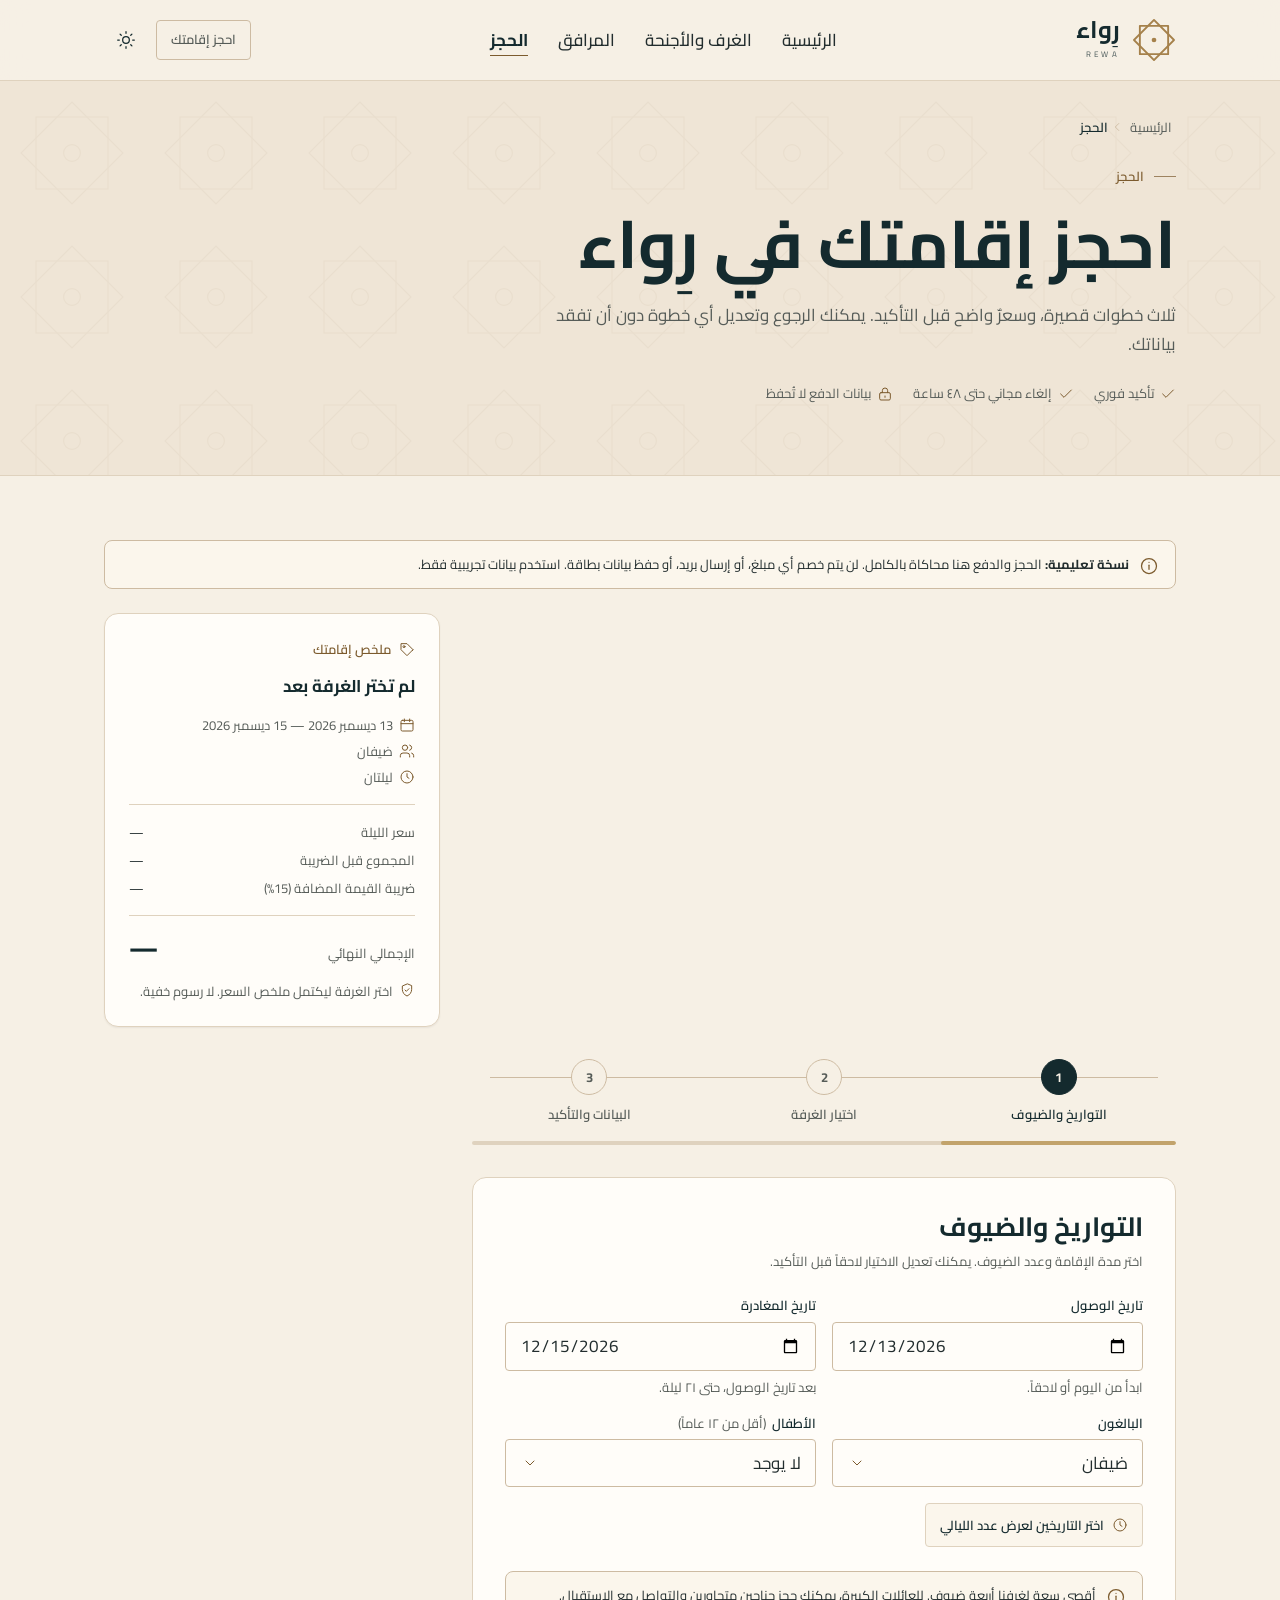
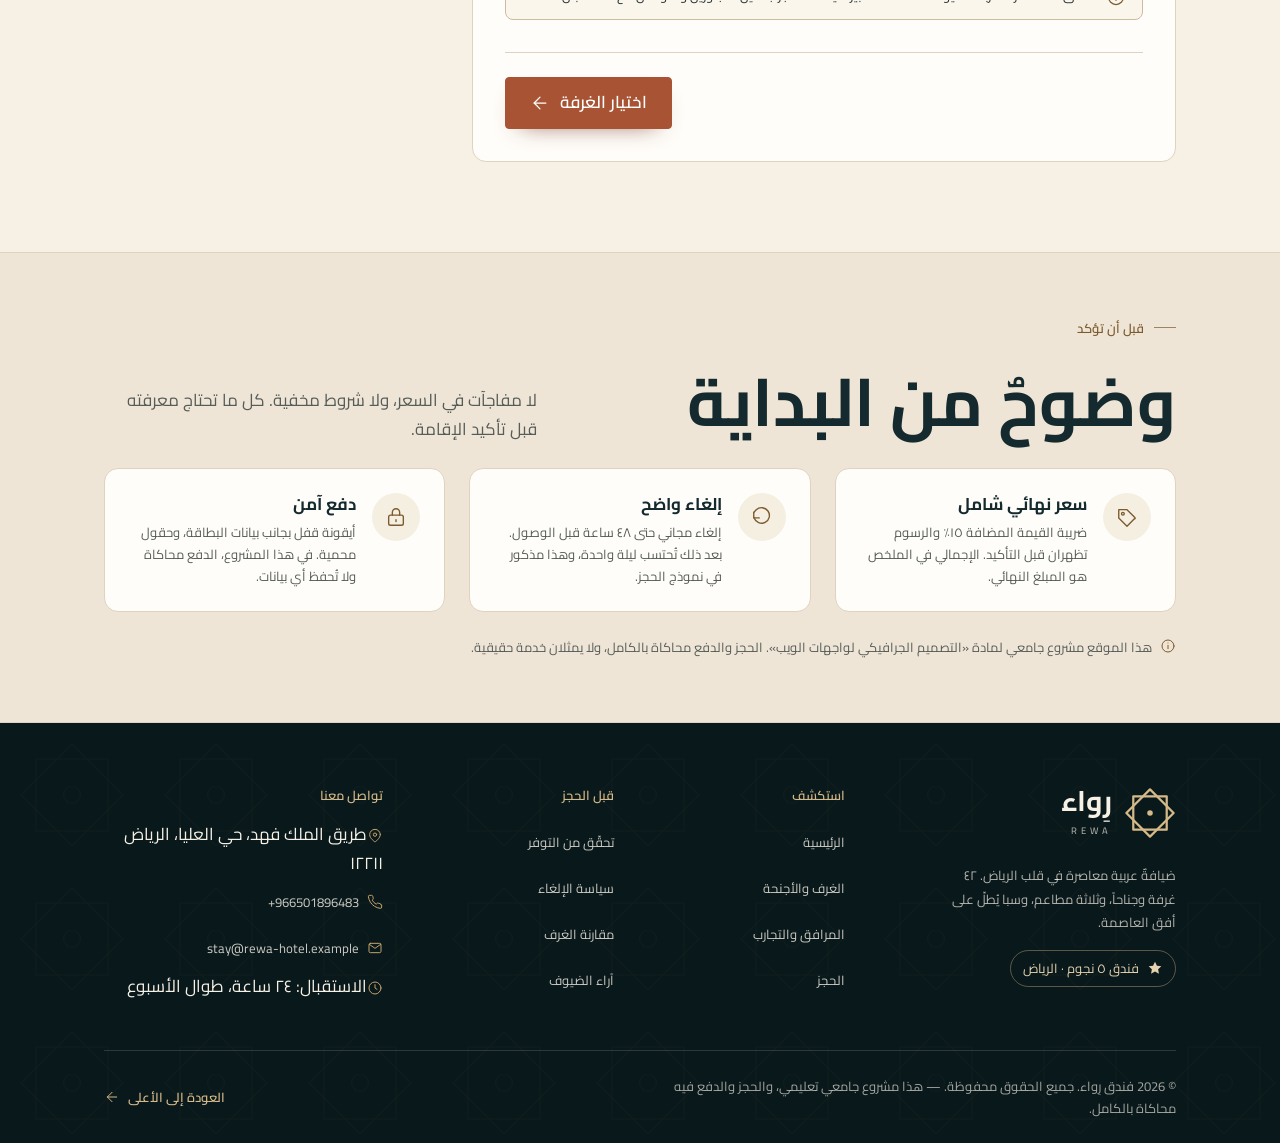
==== commit eb45a960: "تعديل الرقم وزر الواتس اب في booking.html" ====
--- a/booking.html
+++ b/booking.html
@@ -81,7 +81,8 @@
         <div class="nav__extra">
           <a class="btn btn--primary" href="booking.html">احجز إقامتك</a>
           <div class="nav__contact">
-            <a href="tel:+966112004400"><svg class="icon" aria-hidden="true"><use href="#i-phone"/></svg><span>‎+966 11 200 4400</span></a>
+            <a href="tel:+966501896483"><svg class="icon" aria-hidden="true"><use href="#i-phone"/></svg><span>‎+966501896483</span></a>
+            <a href="https://wa.me/966501896483?text=السلام%20عليكم،%20ابغى%20استفسر"><svg class="icon icon--sm" aria-hidden="true"><use href="#i-phone"/></svg>تواصل واستفسر عبر واتساب</a>
             <a href="mailto:stay@rewa-hotel.example"><svg class="icon" aria-hidden="true"><use href="#i-mail"/></svg><span>stay@rewa-hotel.example</span></a>
           </div>
         </div>
@@ -612,7 +613,7 @@
           <h2 class="footer__title">تواصل معنا</h2>
           <address class="footer__contact" style="font-style:normal">
             <span><svg class="icon icon--sm" aria-hidden="true"><use href="#i-pin"/></svg>طريق الملك فهد، حي العليا، الرياض ١٢٢١١</span>
-            <a href="tel:+966112004400"><svg class="icon icon--sm" aria-hidden="true"><use href="#i-phone"/></svg>‎+966 11 200 4400</a>
+            <a href="tel:+966501896483"><svg class="icon icon--sm" aria-hidden="true"><use href="#i-phone"/></svg>‎+966501896483</a>
             <a href="mailto:stay@rewa-hotel.example"><svg class="icon icon--sm" aria-hidden="true"><use href="#i-mail"/></svg>stay@rewa-hotel.example</a>
             <span><svg class="icon icon--sm" aria-hidden="true"><use href="#i-clock"/></svg>الاستقبال: ٢٤ ساعة، طوال الأسبوع</span>
           </address>
